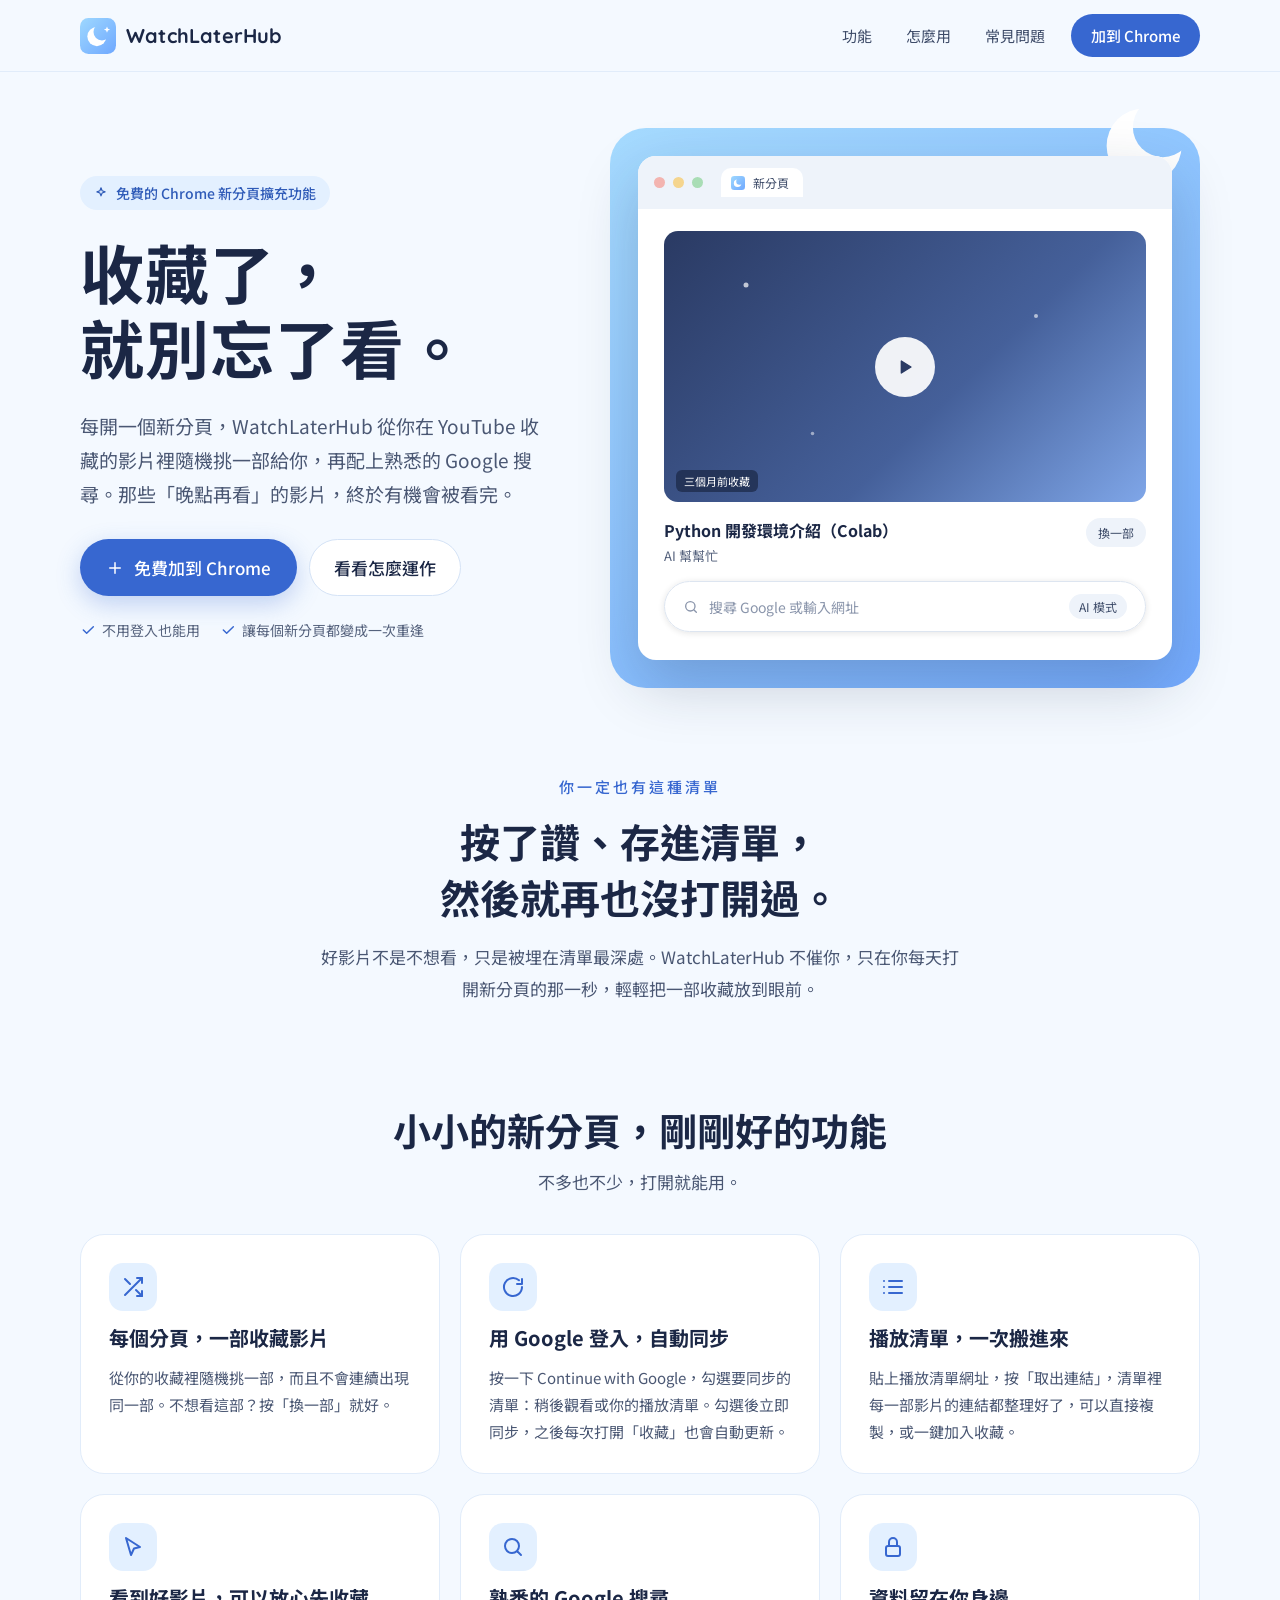
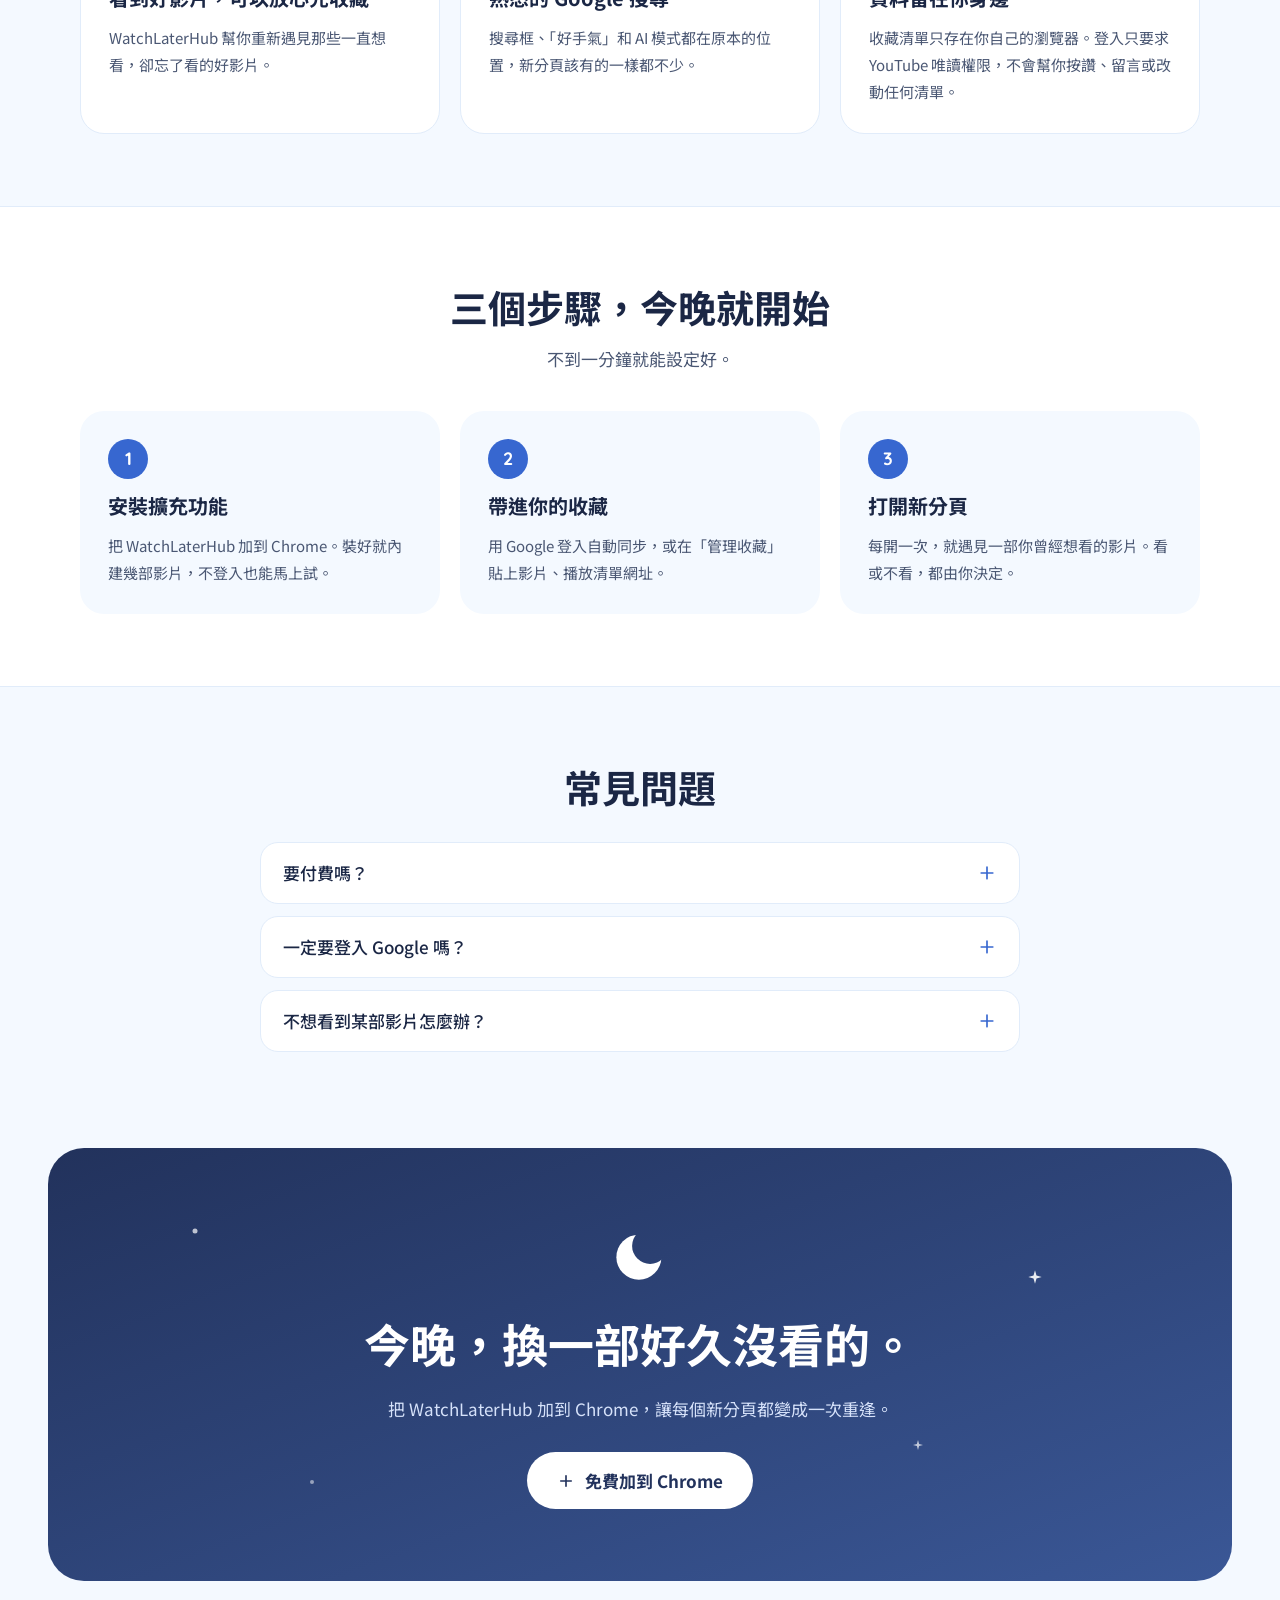
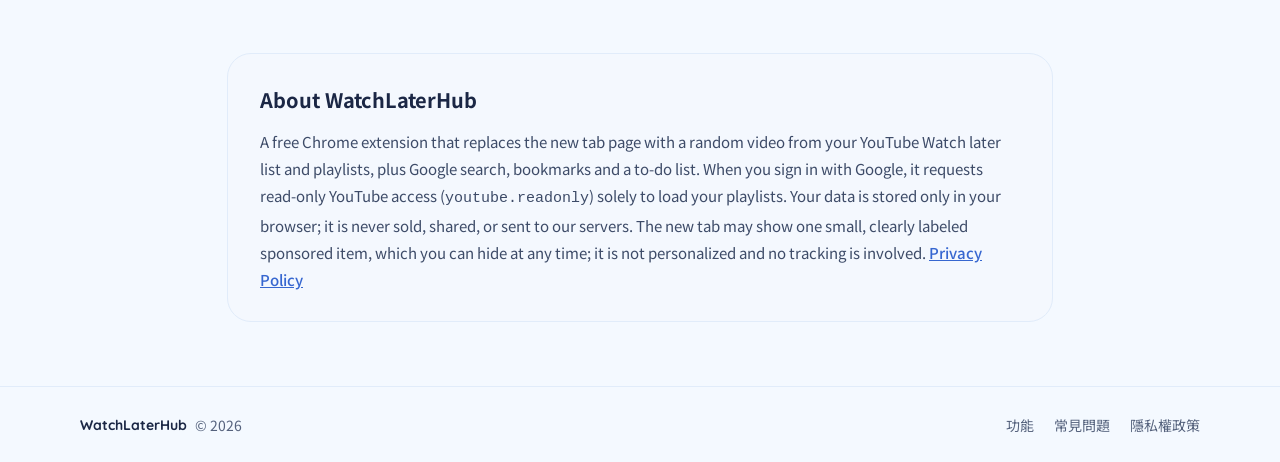
==== docs/index.html @ aa3740b6 "Add self-managed sponsored content on the new tab, with a hide option - ads.rs shows one small spons" ====
<!doctype html>
<html lang="zh-Hant">
<head>
<meta charset="utf-8">
<meta name="viewport" content="width=device-width, initial-scale=1">
<meta name="google-site-verification" content="gFuLxtRhAPD3qSdHiKVdbYt2AKBMPWnvdSPbg5l4kzE" />
<title>WatchLaterHub｜收藏了，就別忘了看</title>
<meta name="description" content="每開一個新分頁，WatchLaterHub 從你在 YouTube 收藏的影片裡隨機挑一部給你，再配上熟悉的 Google 搜尋。免費、開源的 Chrome 擴充功能。">
<meta property="og:title" content="WatchLaterHub｜收藏了，就別忘了看">
<meta property="og:description" content="每開一個新分頁，WatchLaterHub 從你在 YouTube 收藏的影片裡隨機挑一部給你，再配上熟悉的 Google 搜尋。免費、開源的 Chrome 擴充功能。">
<meta property="og:type" content="website">
<meta property="og:image" content="icon128.png">
<link rel="icon" type="image/png" sizes="32x32" href="icon32.png">
<link rel="icon" type="image/png" sizes="16x16" href="icon16.png">
<link rel="apple-touch-icon" href="icon128.png">
<link rel="preconnect" href="https://fonts.googleapis.com">
<link rel="preconnect" href="https://fonts.gstatic.com" crossorigin>
<link rel="stylesheet" href="https://fonts.googleapis.com/css2?family=Noto+Sans+TC:wght@400;500;700&amp;family=Quicksand:wght@600;700&amp;display=swap">
<style>
html{scroll-behavior:smooth}
body{margin:0;background:#F4F9FF;color:#1B2745;font-family:"Noto Sans TC","PingFang TC",sans-serif;-webkit-font-smoothing:antialiased}
a{color:#3767D0}a:hover{color:#2A52A8}
details summary{list-style:none;cursor:pointer}
details summary::-webkit-details-marker{display:none}
details[open] .faq-plus{transform:rotate(45deg)}
.faq-plus{transition:transform .2s}
@media (max-width:640px){.nav-link{display:none}nav{padding:12px 16px !important;flex-wrap:nowrap !important}}
</style>
</head>
<body>
<div style="min-height: 100vh; display: flex; flex-direction: column; background: #F4F9FF;">

<!-- 導覽列 -->
<header style="position: sticky; top: 0; z-index: 5; background: rgba(244, 249, 255, 0.88); backdrop-filter: blur(10px); border-bottom: 1px solid #E1ECFA;">
<nav style="max-width: 1120px; margin: 0 auto; padding: 14px 24px; display: flex; align-items: center; justify-content: space-between; gap: 16px; flex-wrap: wrap;">
<a href="#top" style="display: flex; align-items: center; gap: 10px; text-decoration: none; color: #1B2745;">
<svg width="36" height="36" viewBox="0 0 128 128" aria-hidden="true"><defs><linearGradient id="lg1" x1="0" y1="0" x2="1" y2="1"><stop offset="0" stop-color="#9ED8FF"></stop><stop offset="1" stop-color="#6FA8FF"></stop></linearGradient><mask id="mk1"><rect width="128" height="128" fill="#fff"></rect><circle cx="78" cy="50" r="30" fill="#000"></circle></mask></defs><rect width="128" height="128" rx="30" fill="url(#lg1)"></rect><circle cx="60" cy="66" r="34" fill="#fff" mask="url(#mk1)"></circle><path d="M96 30 l3.2 7.8 7.8 3.2 -7.8 3.2 -3.2 7.8 -3.2 -7.8 -7.8 -3.2 7.8 -3.2 Z" fill="#fff"></path></svg>
<span style="font-family: Quicksand, sans-serif; font-weight: 700; font-size: 20px; letter-spacing: 0.2px;">WatchLaterHub</span>
</a>
<div style="display: flex; align-items: center; gap: 6px; flex-wrap: wrap;">
<a class="nav-link" href="#features" style="padding: 10px 14px; border-radius: 999px; text-decoration: none; color: #3D4B68; font-size: 15px;">功能</a>
<a class="nav-link" href="#how" style="padding: 10px 14px; border-radius: 999px; text-decoration: none; color: #3D4B68; font-size: 15px;">怎麼用</a>
<a class="nav-link" href="#faq" style="padding: 10px 14px; border-radius: 999px; text-decoration: none; color: #3D4B68; font-size: 15px;">常見問題</a>
<a href="https://chromewebstore.google.com/detail/watchlaterhub/ijighpdloaokiflblkmmecapbmhhecbl" target="_blank" rel="noopener" style="margin-left: 6px; padding: 11px 20px; border-radius: 999px; background: #3767D0; color: #FFFFFF; text-decoration: none; font-size: 15px; font-weight: 500;">加到 Chrome</a>
</div>
</nav>
</header>

<!-- 主視覺 -->
<section id="top" style="padding: 56px 24px 40px;">
<div style="max-width: 1120px; margin: 0 auto; display: flex; flex-wrap: wrap; align-items: center; gap: 56px;">
<div style="flex: 1 1 400px; display: flex; flex-direction: column; gap: 24px;">
<div style="align-self: flex-start; display: flex; align-items: center; gap: 8px; padding: 7px 14px; border-radius: 999px; background: #E3F0FF; color: #2F5BB8; font-size: 14px; font-weight: 500;">
<svg width="14" height="14" viewBox="0 0 24 24" fill="none" stroke="currentColor" stroke-width="2" stroke-linecap="round" stroke-linejoin="round" aria-hidden="true"><path d="M12 3l1.9 5.1L19 10l-5.1 1.9L12 17l-1.9-5.1L5 10l5.1-1.9z"></path></svg>
免費的 Chrome 新分頁擴充功能
</div>
<h1 style="margin: 0; font-size: clamp(38px, 5.6vw, 64px); line-height: 1.18; font-weight: 700; letter-spacing: 1px;">收藏了，<br>就別忘了看。</h1>
<p style="margin: 0; max-width: 520px; font-size: 19px; line-height: 1.8; color: #4A5773;">每開一個新分頁，WatchLaterHub 從你在 YouTube 收藏的影片裡隨機挑一部給你，再配上熟悉的 Google 搜尋。那些「晚點再看」的影片，終於有機會被看完。</p>
<div style="display: flex; flex-wrap: wrap; gap: 12px; margin-top: 4px;">
<a href="https://chromewebstore.google.com/detail/watchlaterhub/ijighpdloaokiflblkmmecapbmhhecbl" target="_blank" rel="noopener" style="display: flex; align-items: center; gap: 10px; padding: 15px 26px; border-radius: 999px; background: #3767D0; color: #FFFFFF; text-decoration: none; font-size: 17px; font-weight: 500; box-shadow: 0 8px 24px rgba(55, 103, 208, 0.28);">
<svg width="18" height="18" viewBox="0 0 24 24" fill="none" stroke="currentColor" stroke-width="2" stroke-linecap="round" stroke-linejoin="round" aria-hidden="true"><path d="M12 5v14M5 12h14"></path></svg>
免費加到 Chrome
</a>
<a href="#how" style="display: flex; align-items: center; padding: 15px 24px; border-radius: 999px; background: #FFFFFF; color: #1B2745; text-decoration: none; font-size: 17px; font-weight: 500; border: 1px solid #D5E3F6;">看看怎麼運作</a>
</div>
<div style="display: flex; flex-wrap: wrap; gap: 20px; color: #55627D; font-size: 14px;">
<span style="display: flex; align-items: center; gap: 6px;"><svg width="16" height="16" viewBox="0 0 24 24" fill="none" stroke="#3767D0" stroke-width="2.2" stroke-linecap="round" stroke-linejoin="round" aria-hidden="true"><path d="M5 12l5 5L20 7"></path></svg>不用登入也能用</span>
<span style="display: flex; align-items: center; gap: 6px;"><svg width="16" height="16" viewBox="0 0 24 24" fill="none" stroke="#3767D0" stroke-width="2.2" stroke-linecap="round" stroke-linejoin="round" aria-hidden="true"><path d="M5 12l5 5L20 7"></path></svg>讓每個新分頁都變成一次重逢</span>
</div>
</div>

<!-- 新分頁示意 -->
<div style="flex: 1 1 460px; position: relative; padding: 28px; border-radius: 36px; background: linear-gradient(145deg, #A6DBFF 0%, #74ABFF 100%);">
<svg width="120" height="120" viewBox="0 0 128 128" aria-hidden="true" style="position: absolute; top: -44px; right: -6px;"><defs><mask id="mk2"><rect width="128" height="128" fill="#fff"></rect><circle cx="82" cy="46" r="32" fill="#000"></circle></mask></defs><circle cx="62" cy="66" r="40" fill="#FFFFFF" mask="url(#mk2)"></circle></svg>
<svg width="18" height="18" viewBox="0 0 24 24" aria-hidden="true" style="position: absolute; top: 34px; left: 30px;"><path d="M12 2l2.2 7.8L22 12l-7.8 2.2L12 22l-2.2-7.8L2 12l7.8-2.2z" fill="#FFFFFF"></path></svg>
<svg width="12" height="12" viewBox="0 0 24 24" aria-hidden="true" style="position: absolute; bottom: 30px; right: 36px;"><path d="M12 2l2.2 7.8L22 12l-7.8 2.2L12 22l-2.2-7.8L2 12l7.8-2.2z" fill="#FFFFFF"></path></svg>
<div style="position: relative; z-index: 1; border-radius: 18px; background: #FFFFFF; overflow: hidden; box-shadow: 0 24px 60px rgba(27, 39, 69, 0.22);">
<div style="display: flex; align-items: center; gap: 8px; padding: 12px 16px; background: #EEF3FA;">
<span style="width: 11px; height: 11px; border-radius: 50%; background: #F3B4B0;"></span>
<span style="width: 11px; height: 11px; border-radius: 50%; background: #F5D58E;"></span>
<span style="width: 11px; height: 11px; border-radius: 50%; background: #A9DDB5;"></span>
<div style="margin-left: 10px; display: flex; align-items: center; gap: 8px; padding: 6px 14px 6px 10px; border-radius: 10px 10px 0 0; background: #FFFFFF; font-size: 12px; color: #3D4B68;">
<svg width="14" height="14" viewBox="0 0 128 128" aria-hidden="true"><defs><linearGradient id="lg3" x1="0" y1="0" x2="1" y2="1"><stop offset="0" stop-color="#9ED8FF"></stop><stop offset="1" stop-color="#6FA8FF"></stop></linearGradient><mask id="mk3"><rect width="128" height="128" fill="#fff"></rect><circle cx="78" cy="50" r="30" fill="#000"></circle></mask></defs><rect width="128" height="128" rx="30" fill="url(#lg3)"></rect><circle cx="60" cy="66" r="34" fill="#fff" mask="url(#mk3)"></circle></svg>
新分頁
</div>
</div>
<div style="padding: 22px 26px 28px; display: flex; flex-direction: column; gap: 16px;">
<div style="position: relative; aspect-ratio: 16 / 9; border-radius: 14px; background: linear-gradient(135deg, #2A3A63 0%, #45609A 60%, #7FA6E8 100%); display: flex; align-items: center; justify-content: center; overflow: hidden;">
<svg width="10" height="10" viewBox="0 0 24 24" aria-hidden="true" style="position: absolute; top: 18%; left: 16%;"><circle cx="12" cy="12" r="6" fill="#FFFFFF" opacity="0.7"></circle></svg>
<svg width="8" height="8" viewBox="0 0 24 24" aria-hidden="true" style="position: absolute; top: 30%; right: 22%;"><circle cx="12" cy="12" r="6" fill="#FFFFFF" opacity="0.6"></circle></svg>
<svg width="7" height="7" viewBox="0 0 24 24" aria-hidden="true" style="position: absolute; bottom: 24%; left: 30%;"><circle cx="12" cy="12" r="6" fill="#FFFFFF" opacity="0.5"></circle></svg>
<div style="width: 60px; height: 60px; border-radius: 50%; background: rgba(255, 255, 255, 0.92); display: flex; align-items: center; justify-content: center;">
<svg width="22" height="22" viewBox="0 0 24 24" aria-hidden="true"><path d="M8 5.5v13l10.5-6.5z" fill="#2A3A63" stroke="#2A3A63" stroke-width="1.5" stroke-linejoin="round"></path></svg>
</div>
<span style="position: absolute; left: 12px; bottom: 10px; padding: 3px 8px; border-radius: 6px; background: rgba(27, 39, 69, 0.7); color: #FFFFFF; font-size: 11px;">三個月前收藏</span>
</div>
<div style="display: flex; align-items: flex-start; justify-content: space-between; gap: 12px;">
<div style="display: flex; flex-direction: column; gap: 4px;">
<span style="font-size: 16px; font-weight: 700; color: #1B2745;">Python 開發環境介紹（Colab）</span>
<span style="font-size: 13px; color: #55627D;">AI 幫幫忙</span>
</div>
<span style="flex: none; padding: 6px 12px; border-radius: 999px; background: #EEF3FA; font-size: 12px; color: #3D4B68;">換一部</span>
</div>
<div style="display: flex; align-items: center; gap: 10px; padding: 12px 18px; border-radius: 999px; border: 1px solid #DDE5F0; box-shadow: 0 1px 6px rgba(32, 33, 36, 0.12); color: #8A95AB; font-size: 14px;">
<svg width="16" height="16" viewBox="0 0 24 24" fill="none" stroke="#8A95AB" stroke-width="2" stroke-linecap="round" aria-hidden="true"><circle cx="11" cy="11" r="7"></circle><path d="M20 20l-3.5-3.5"></path></svg>
<span style="flex: 1;">搜尋 Google 或輸入網址</span>
<span style="padding: 4px 10px; border-radius: 999px; background: #EEF3FA; color: #3D4B68; font-size: 12px;">AI 模式</span>
</div>
</div>
</div>
</div>
</div>
</section>

<!-- 共鳴 -->
<section style="padding: 48px 24px;">
<div style="max-width: 880px; margin: 0 auto; text-align: center; display: flex; flex-direction: column; gap: 16px; align-items: center;">
<p style="margin: 0; font-size: 15px; font-weight: 500; letter-spacing: 3px; color: #3767D0;">你一定也有這種清單</p>
<h2 style="margin: 0; font-size: clamp(28px, 3.6vw, 40px); line-height: 1.4; font-weight: 700;">按了讚、存進清單，<br>然後就再也沒打開過。</h2>
<p style="margin: 0; max-width: 640px; font-size: 17px; line-height: 1.9; color: #4A5773;">好影片不是不想看，只是被埋在清單最深處。WatchLaterHub 不催你，只在你每天打開新分頁的那一秒，輕輕把一部收藏放到眼前。</p>
</div>
</section>

<!-- 功能 -->
<section id="features" style="padding: 48px 24px 72px;">
<div style="max-width: 1120px; margin: 0 auto; display: flex; flex-direction: column; gap: 40px;">
<div style="display: flex; flex-direction: column; gap: 12px; align-items: center; text-align: center;">
<h2 style="margin: 0; font-size: clamp(28px, 3.4vw, 38px); font-weight: 700;">小小的新分頁，剛剛好的功能</h2>
<p style="margin: 0; font-size: 17px; color: #4A5773;">不多也不少，打開就能用。</p>
</div>
<div style="display: flex; flex-wrap: wrap; gap: 20px;">

<div style="flex: 1 1 300px; display: flex; flex-direction: column; gap: 12px; padding: 28px; border-radius: 24px; background: #FFFFFF; border: 1px solid #E1ECFA;">
<div style="width: 48px; height: 48px; border-radius: 14px; background: #E3F0FF; display: flex; align-items: center; justify-content: center;">
<svg width="24" height="24" viewBox="0 0 24 24" fill="none" stroke="#3767D0" stroke-width="2" stroke-linecap="round" stroke-linejoin="round" aria-hidden="true"><path d="M16 3h5v5"></path><path d="M4 20L21 3"></path><path d="M21 16v5h-5"></path><path d="M15 15l6 6"></path><path d="M4 4l5 5"></path></svg>
</div>
<h3 style="margin: 0; font-size: 20px; font-weight: 700;">每個分頁，一部收藏影片</h3>
<p style="margin: 0; font-size: 15px; line-height: 1.8; color: #4A5773;">從你的收藏裡隨機挑一部，而且不會連續出現同一部。不想看這部？按「換一部」就好。</p>
</div>

<div style="flex: 1 1 300px; display: flex; flex-direction: column; gap: 12px; padding: 28px; border-radius: 24px; background: #FFFFFF; border: 1px solid #E1ECFA;">
<div style="width: 48px; height: 48px; border-radius: 14px; background: #E3F0FF; display: flex; align-items: center; justify-content: center;">
<svg width="24" height="24" viewBox="0 0 24 24" fill="none" stroke="#3767D0" stroke-width="2" stroke-linecap="round" stroke-linejoin="round" aria-hidden="true"><path d="M21 12a9 9 0 1 1-3-6.7"></path><path d="M21 4v5h-5"></path></svg>
</div>
<h3 style="margin: 0; font-size: 20px; font-weight: 700;">用 Google 登入，自動同步</h3>
<p style="margin: 0; font-size: 15px; line-height: 1.8; color: #4A5773;">按一下 Continue with Google，勾選要同步的清單：稍後觀看或你的播放清單。勾選後立即同步，之後每次打開「收藏」也會自動更新。</p>
</div>

<div style="flex: 1 1 300px; display: flex; flex-direction: column; gap: 12px; padding: 28px; border-radius: 24px; background: #FFFFFF; border: 1px solid #E1ECFA;">
<div style="width: 48px; height: 48px; border-radius: 14px; background: #E3F0FF; display: flex; align-items: center; justify-content: center;">
<svg width="24" height="24" viewBox="0 0 24 24" fill="none" stroke="#3767D0" stroke-width="2" stroke-linecap="round" stroke-linejoin="round" aria-hidden="true"><path d="M8 6h13"></path><path d="M8 12h13"></path><path d="M8 18h13"></path><path d="M3 6h.01"></path><path d="M3 12h.01"></path><path d="M3 18h.01"></path></svg>
</div>
<h3 style="margin: 0; font-size: 20px; font-weight: 700;">播放清單，一次搬進來</h3>
<p style="margin: 0; font-size: 15px; line-height: 1.8; color: #4A5773;">貼上播放清單網址，按「取出連結」，清單裡每一部影片的連結都整理好了，可以直接複製，或一鍵加入收藏。</p>
</div>

<div style="flex: 1 1 300px; display: flex; flex-direction: column; gap: 12px; padding: 28px; border-radius: 24px; background: #FFFFFF; border: 1px solid #E1ECFA;">
<div style="width: 48px; height: 48px; border-radius: 14px; background: #E3F0FF; display: flex; align-items: center; justify-content: center;">
<svg width="24" height="24" viewBox="0 0 24 24" fill="none" stroke="#3767D0" stroke-width="2" stroke-linecap="round" stroke-linejoin="round" aria-hidden="true"><path d="M5 3l14 9-6 1.5L10 20z"></path></svg>
</div>
<h3 style="margin: 0; font-size: 20px; font-weight: 700;">看到好影片，可以放心先收藏</h3>
<p style="margin: 0; font-size: 15px; line-height: 1.8; color: #4A5773;"> WatchLaterHub 幫你重新遇見那些一直想看，卻忘了看的好影片。</p>
</div>

<div style="flex: 1 1 300px; display: flex; flex-direction: column; gap: 12px; padding: 28px; border-radius: 24px; background: #FFFFFF; border: 1px solid #E1ECFA;">
<div style="width: 48px; height: 48px; border-radius: 14px; background: #E3F0FF; display: flex; align-items: center; justify-content: center;">
<svg width="24" height="24" viewBox="0 0 24 24" fill="none" stroke="#3767D0" stroke-width="2" stroke-linecap="round" aria-hidden="true"><circle cx="11" cy="11" r="7"></circle><path d="M20 20l-3.5-3.5"></path></svg>
</div>
<h3 style="margin: 0; font-size: 20px; font-weight: 700;">熟悉的 Google 搜尋</h3>
<p style="margin: 0; font-size: 15px; line-height: 1.8; color: #4A5773;">搜尋框、「好手氣」和 AI 模式都在原本的位置，新分頁該有的一樣都不少。</p>
</div>

<div style="flex: 1 1 300px; display: flex; flex-direction: column; gap: 12px; padding: 28px; border-radius: 24px; background: #FFFFFF; border: 1px solid #E1ECFA;">
<div style="width: 48px; height: 48px; border-radius: 14px; background: #E3F0FF; display: flex; align-items: center; justify-content: center;">
<svg width="24" height="24" viewBox="0 0 24 24" fill="none" stroke="#3767D0" stroke-width="2" stroke-linecap="round" stroke-linejoin="round" aria-hidden="true"><rect x="5" y="11" width="14" height="10" rx="2"></rect><path d="M8 11V7a4 4 0 0 1 8 0v4"></path></svg>
</div>
<h3 style="margin: 0; font-size: 20px; font-weight: 700;">資料留在你身邊</h3>
<p style="margin: 0; font-size: 15px; line-height: 1.8; color: #4A5773;">收藏清單只存在你自己的瀏覽器。登入只要求 YouTube 唯讀權限，不會幫你按讚、留言或改動任何清單。</p>
</div>

</div>
</div>
</section>

<!-- 怎麼用 -->
<section id="how" style="padding: 72px 24px; background: #FFFFFF; border-top: 1px solid #E1ECFA; border-bottom: 1px solid #E1ECFA;">
<div style="max-width: 1120px; margin: 0 auto; display: flex; flex-direction: column; gap: 40px;">
<div style="display: flex; flex-direction: column; gap: 12px; align-items: center; text-align: center;">
<h2 style="margin: 0; font-size: clamp(28px, 3.4vw, 38px); font-weight: 700;">三個步驟，今晚就開始</h2>
<p style="margin: 0; font-size: 17px; color: #4A5773;">不到一分鐘就能設定好。</p>
</div>
<div style="display: flex; flex-wrap: wrap; gap: 20px;">
<div style="flex: 1 1 280px; display: flex; flex-direction: column; gap: 12px; padding: 28px; border-radius: 24px; background: #F4F9FF;">
<span style="width: 40px; height: 40px; border-radius: 50%; background: #3767D0; color: #FFFFFF; display: flex; align-items: center; justify-content: center; font-family: Quicksand, sans-serif; font-weight: 700; font-size: 18px;">1</span>
<h3 style="margin: 0; font-size: 20px; font-weight: 700;">安裝擴充功能</h3>
<p style="margin: 0; font-size: 15px; line-height: 1.8; color: #4A5773;">把 WatchLaterHub 加到 Chrome。裝好就內建幾部影片，不登入也能馬上試。</p>
</div>
<div style="flex: 1 1 280px; display: flex; flex-direction: column; gap: 12px; padding: 28px; border-radius: 24px; background: #F4F9FF;">
<span style="width: 40px; height: 40px; border-radius: 50%; background: #3767D0; color: #FFFFFF; display: flex; align-items: center; justify-content: center; font-family: Quicksand, sans-serif; font-weight: 700; font-size: 18px;">2</span>
<h3 style="margin: 0; font-size: 20px; font-weight: 700;">帶進你的收藏</h3>
<p style="margin: 0; font-size: 15px; line-height: 1.8; color: #4A5773;">用 Google 登入自動同步，或在「管理收藏」貼上影片、播放清單網址。</p>
</div>
<div style="flex: 1 1 280px; display: flex; flex-direction: column; gap: 12px; padding: 28px; border-radius: 24px; background: #F4F9FF;">
<span style="width: 40px; height: 40px; border-radius: 50%; background: #3767D0; color: #FFFFFF; display: flex; align-items: center; justify-content: center; font-family: Quicksand, sans-serif; font-weight: 700; font-size: 18px;">3</span>
<h3 style="margin: 0; font-size: 20px; font-weight: 700;">打開新分頁</h3>
<p style="margin: 0; font-size: 15px; line-height: 1.8; color: #4A5773;">每開一次，就遇見一部你曾經想看的影片。看或不看，都由你決定。</p>
</div>
</div>
</div>
</section>

<!-- 常見問題 -->
<section id="faq" style="padding: 72px 24px;">
<div style="max-width: 760px; margin: 0 auto; display: flex; flex-direction: column; gap: 28px;">
<h2 style="margin: 0; text-align: center; font-size: clamp(28px, 3.4vw, 38px); font-weight: 700;">常見問題</h2>
<div style="display: flex; flex-direction: column; gap: 12px;">
<details style="border-radius: 18px; background: #FFFFFF; border: 1px solid #E1ECFA; padding: 0 22px;">
<summary style="display: flex; align-items: center; justify-content: space-between; gap: 16px; min-height: 60px; font-size: 17px; font-weight: 500;">要付費嗎？<svg class="faq-plus" width="20" height="20" viewBox="0 0 24 24" fill="none" stroke="#3767D0" stroke-width="2" stroke-linecap="round" aria-hidden="true"><path d="M12 5v14M5 12h14"></path></svg></summary>
<p style="margin: 0 0 20px; font-size: 15px; line-height: 1.8; color: #4A5773;">完全免費。</p>
</details>
<details style="border-radius: 18px; background: #FFFFFF; border: 1px solid #E1ECFA; padding: 0 22px;">
<summary style="display: flex; align-items: center; justify-content: space-between; gap: 16px; min-height: 60px; font-size: 17px; font-weight: 500;">一定要登入 Google 嗎？<svg class="faq-plus" width="20" height="20" viewBox="0 0 24 24" fill="none" stroke="#3767D0" stroke-width="2" stroke-linecap="round" aria-hidden="true"><path d="M12 5v14M5 12h14"></path></svg></summary>
<p style="margin: 0 0 20px; font-size: 15px; line-height: 1.8; color: #4A5773;">不用。你可以手動貼上影片網址，也可以用播放清單網址一次匯入。</p>
</details>
<details style="border-radius: 18px; background: #FFFFFF; border: 1px solid #E1ECFA; padding: 0 22px;">
<summary style="display: flex; align-items: center; justify-content: space-between; gap: 16px; min-height: 60px; font-size: 17px; font-weight: 500;">不想看到某部影片怎麼辦？<svg class="faq-plus" width="20" height="20" viewBox="0 0 24 24" fill="none" stroke="#3767D0" stroke-width="2" stroke-linecap="round" aria-hidden="true"><path d="M12 5v14M5 12h14"></path></svg></summary>
<p style="margin: 0 0 20px; font-size: 15px; line-height: 1.8; color: #4A5773;">在「管理收藏」裡按影片旁的 ✕ 就能移除；也可以取消勾選整個播放清單，不再從那裡挑影片。</p>
</details>
</div>
</div>
</section>

<!-- 行動呼籲：夜空 -->
<section id="install" style="padding: 24px 24px 72px;">
<div style="position: relative; max-width: 1120px; margin: 0 auto; padding: 72px 32px; border-radius: 36px; background: linear-gradient(160deg, #22325C 0%, #3A5796 100%); color: #FFFFFF; text-align: center; overflow: hidden; display: flex; flex-direction: column; align-items: center; gap: 20px;">
<svg width="10" height="10" viewBox="0 0 24 24" aria-hidden="true" style="position: absolute; top: 18%; left: 12%;"><circle cx="12" cy="12" r="6" fill="#FFFFFF" opacity="0.7"></circle></svg>
<svg width="16" height="16" viewBox="0 0 24 24" aria-hidden="true" style="position: absolute; top: 28%; right: 16%;"><path d="M12 2l2.2 7.8L22 12l-7.8 2.2L12 22l-2.2-7.8L2 12l7.8-2.2z" fill="#FFFFFF" opacity="0.9"></path></svg>
<svg width="8" height="8" viewBox="0 0 24 24" aria-hidden="true" style="position: absolute; bottom: 22%; left: 22%;"><circle cx="12" cy="12" r="6" fill="#FFFFFF" opacity="0.5"></circle></svg>
<svg width="12" height="12" viewBox="0 0 24 24" aria-hidden="true" style="position: absolute; bottom: 30%; right: 26%;"><path d="M12 2l2.2 7.8L22 12l-7.8 2.2L12 22l-2.2-7.8L2 12l7.8-2.2z" fill="#FFFFFF" opacity="0.7"></path></svg>
<svg width="72" height="72" viewBox="0 0 128 128" aria-hidden="true"><defs><mask id="mk4"><rect width="128" height="128" fill="#fff"></rect><circle cx="82" cy="46" r="32" fill="#000"></circle></mask></defs><circle cx="62" cy="66" r="40" fill="#FFFFFF" mask="url(#mk4)"></circle></svg>
<h2 style="margin: 0; font-size: clamp(30px, 4vw, 46px); line-height: 1.35; font-weight: 700;">今晚，換一部好久沒看的。</h2>
<p style="margin: 0; max-width: 520px; font-size: 17px; line-height: 1.8; color: #D6E2FA;">把 WatchLaterHub 加到 Chrome，讓每個新分頁都變成一次重逢。</p>
<a href="https://chromewebstore.google.com/detail/watchlaterhub/ijighpdloaokiflblkmmecapbmhhecbl" target="_blank" rel="noopener" style="margin-top: 8px; display: flex; align-items: center; gap: 10px; padding: 16px 30px; border-radius: 999px; background: #FFFFFF; color: #22325C; text-decoration: none; font-size: 17px; font-weight: 700;">
<svg width="18" height="18" viewBox="0 0 24 24" fill="none" stroke="currentColor" stroke-width="2.2" stroke-linecap="round" stroke-linejoin="round" aria-hidden="true"><path d="M12 5v14M5 12h14"></path></svg>
免費加到 Chrome
</a>
</div>
</section>
<section id="about" lang="en" style="padding: 0 24px 64px;">
<div style="max-width: 760px; margin: 0 auto; padding: 28px 32px; border-radius: 24px; background: #F4F8FE; border: 1px solid #E1ECFA; color: #3D4B68; font-size: 15px; line-height: 1.8;">
<h2 style="margin: 0 0 10px; font-size: 20px; font-weight: 700; color: #1B2745;">About WatchLaterHub</h2>
<p style="margin: 0;">A free Chrome extension that replaces the new tab page with a random video from your YouTube Watch later list and playlists, plus Google search, bookmarks and a to-do list. When you sign in with Google, it requests read-only YouTube access (<code>youtube.readonly</code>) solely to load your playlists. Your data is stored only in your browser; it is never sold, shared, or sent to our servers. The new tab may show one small, clearly labeled sponsored item, which you can hide at any time; it is not personalized and no tracking is involved. <a href="privacy.html" style="color: #3767D0; font-weight: 500;">Privacy Policy</a></p>
</div>
</section>

<!-- 頁尾 -->
<footer style="margin-top: auto; border-top: 1px solid #E1ECFA;">
<div style="max-width: 1120px; margin: 0 auto; padding: 28px 24px; display: flex; flex-wrap: wrap; align-items: center; justify-content: space-between; gap: 16px; font-size: 14px; color: #55627D;">
<span style="display: flex; align-items: center; gap: 8px;"><span style="font-family: Quicksand, sans-serif; font-weight: 700; color: #1B2745;">WatchLaterHub</span>© 2026</span>
<div style="display: flex; gap: 20px; flex-wrap: wrap;">
<a href="#features" style="color: #55627D; text-decoration: none;">功能</a>
<a href="#faq" style="color: #55627D; text-decoration: none;">常見問題</a>
<a href="privacy.html" style="color: #55627D; text-decoration: none;">隱私權政策</a>
</div>
</div>
</footer>

</div>
</body>
</html>
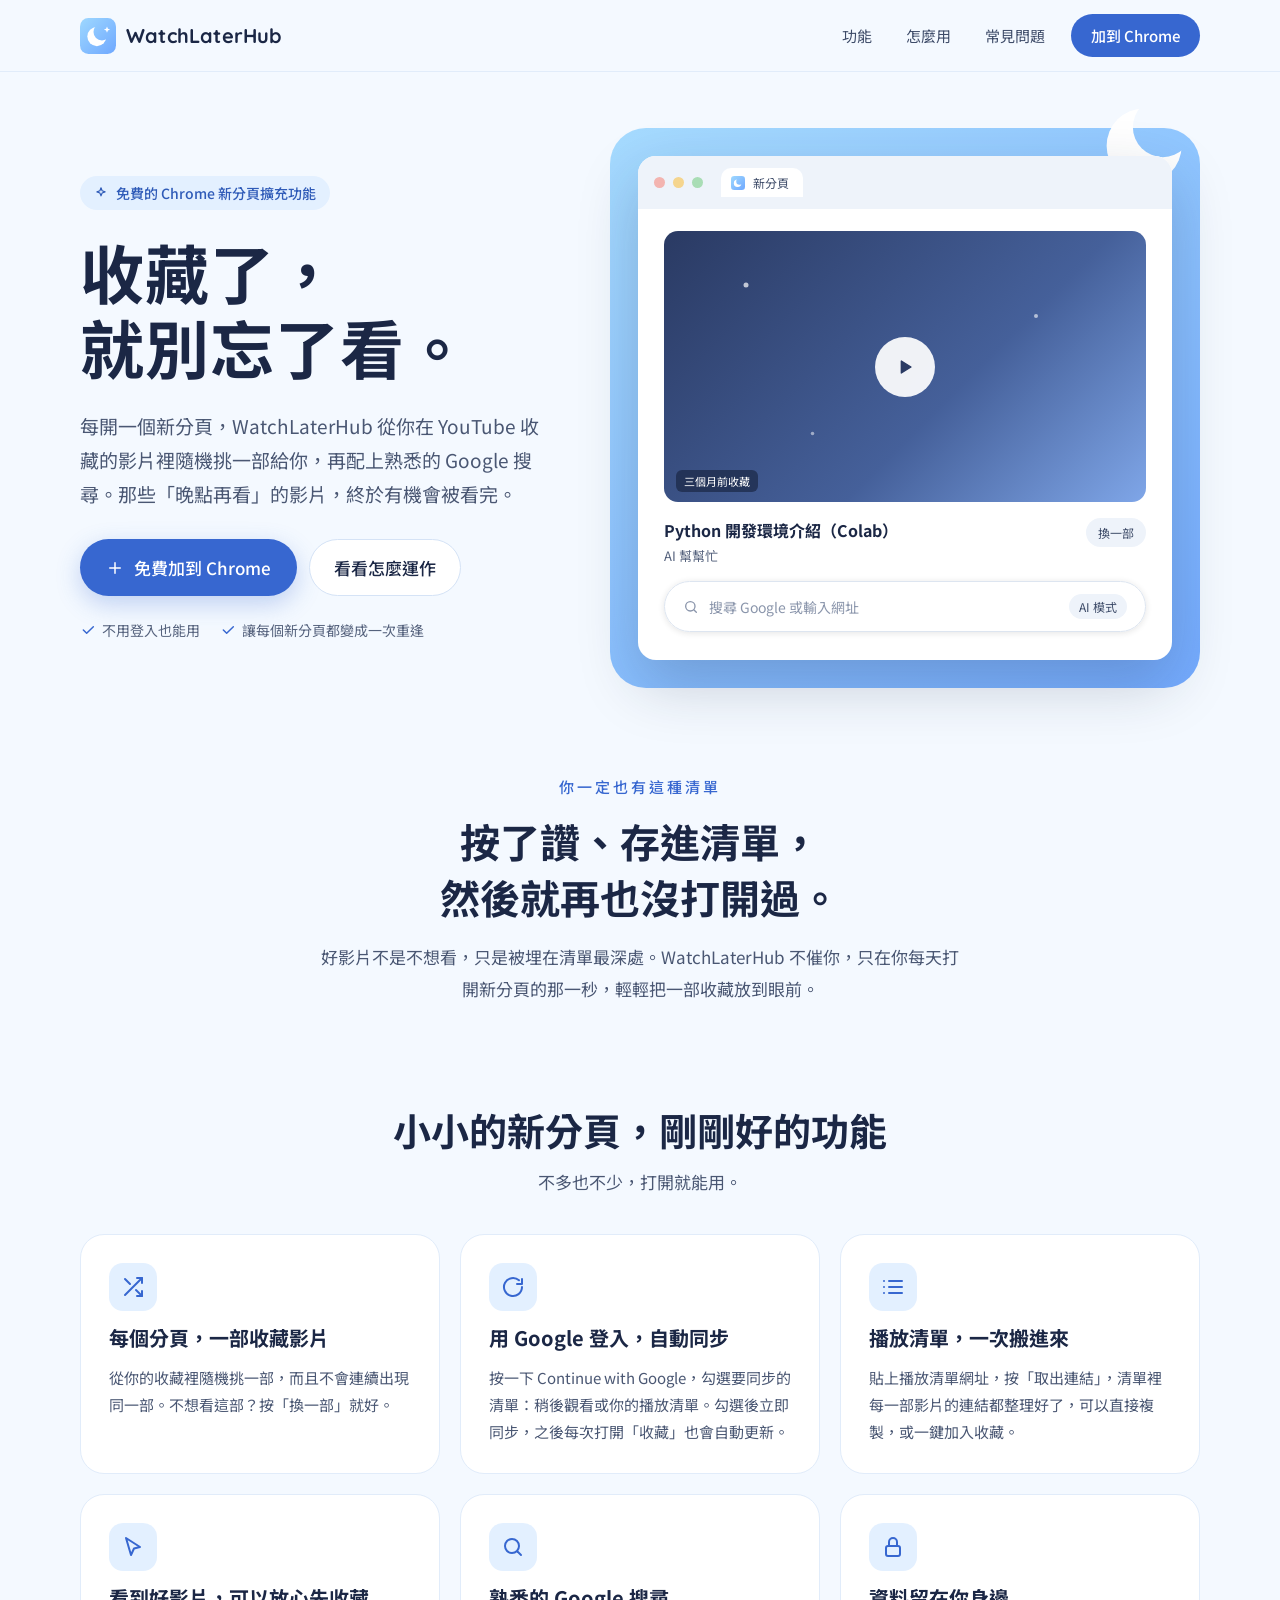
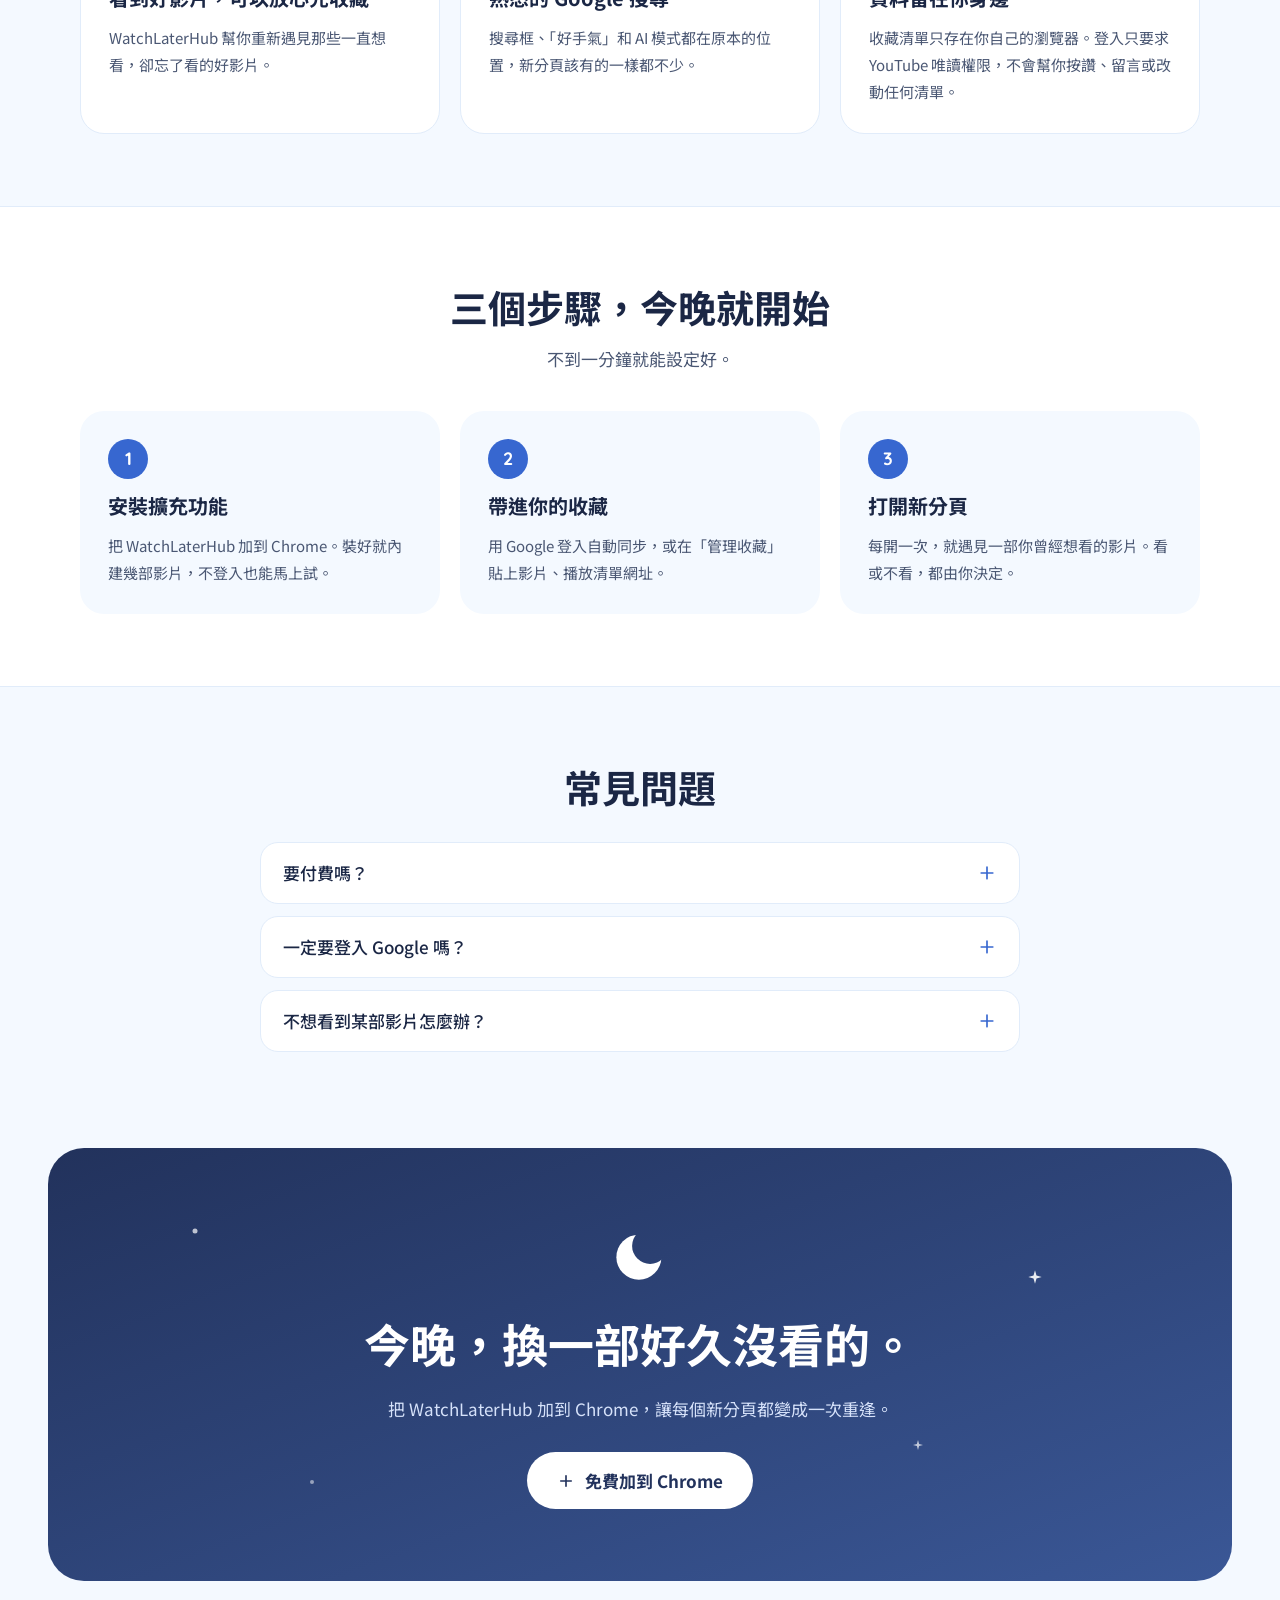
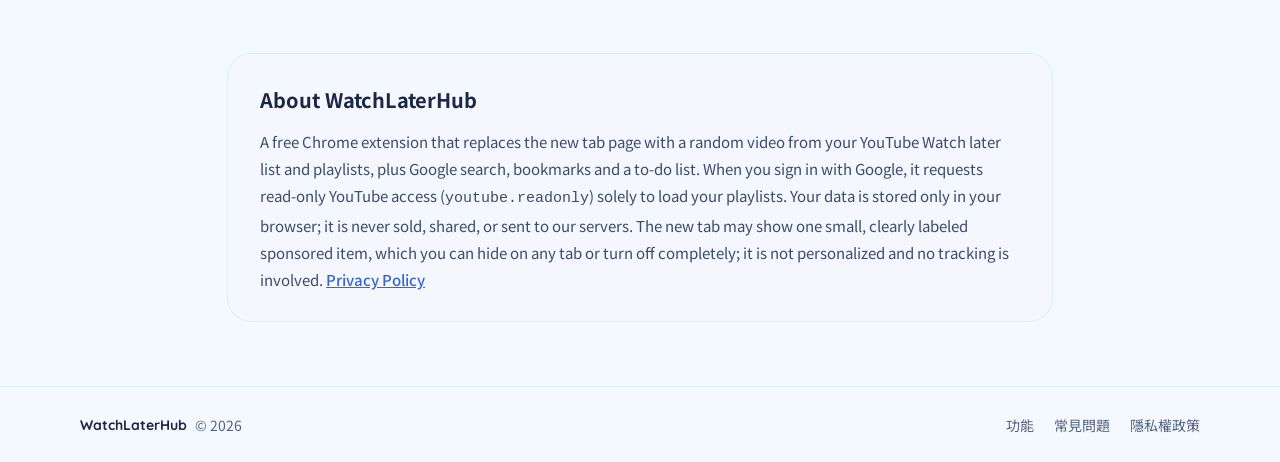
==== commit 67ff2e77: "Ads: ✕ hides the sponsored item on the current tab only New tabs show sponsored content again (possi" ====
--- a/docs/index.html
+++ b/docs/index.html
@@ -249,7 +249,7 @@
 <section id="about" lang="en" style="padding: 0 24px 64px;">
 <div style="max-width: 760px; margin: 0 auto; padding: 28px 32px; border-radius: 24px; background: #F4F8FE; border: 1px solid #E1ECFA; color: #3D4B68; font-size: 15px; line-height: 1.8;">
 <h2 style="margin: 0 0 10px; font-size: 20px; font-weight: 700; color: #1B2745;">About WatchLaterHub</h2>
-<p style="margin: 0;">A free Chrome extension that replaces the new tab page with a random video from your YouTube Watch later list and playlists, plus Google search, bookmarks and a to-do list. When you sign in with Google, it requests read-only YouTube access (<code>youtube.readonly</code>) solely to load your playlists. Your data is stored only in your browser; it is never sold, shared, or sent to our servers. The new tab may show one small, clearly labeled sponsored item, which you can hide at any time; it is not personalized and no tracking is involved. <a href="privacy.html" style="color: #3767D0; font-weight: 500;">Privacy Policy</a></p>
+<p style="margin: 0;">A free Chrome extension that replaces the new tab page with a random video from your YouTube Watch later list and playlists, plus Google search, bookmarks and a to-do list. When you sign in with Google, it requests read-only YouTube access (<code>youtube.readonly</code>) solely to load your playlists. Your data is stored only in your browser; it is never sold, shared, or sent to our servers. The new tab may show one small, clearly labeled sponsored item, which you can hide on any tab or turn off completely; it is not personalized and no tracking is involved. <a href="privacy.html" style="color: #3767D0; font-weight: 500;">Privacy Policy</a></p>
 </div>
 </section>
 
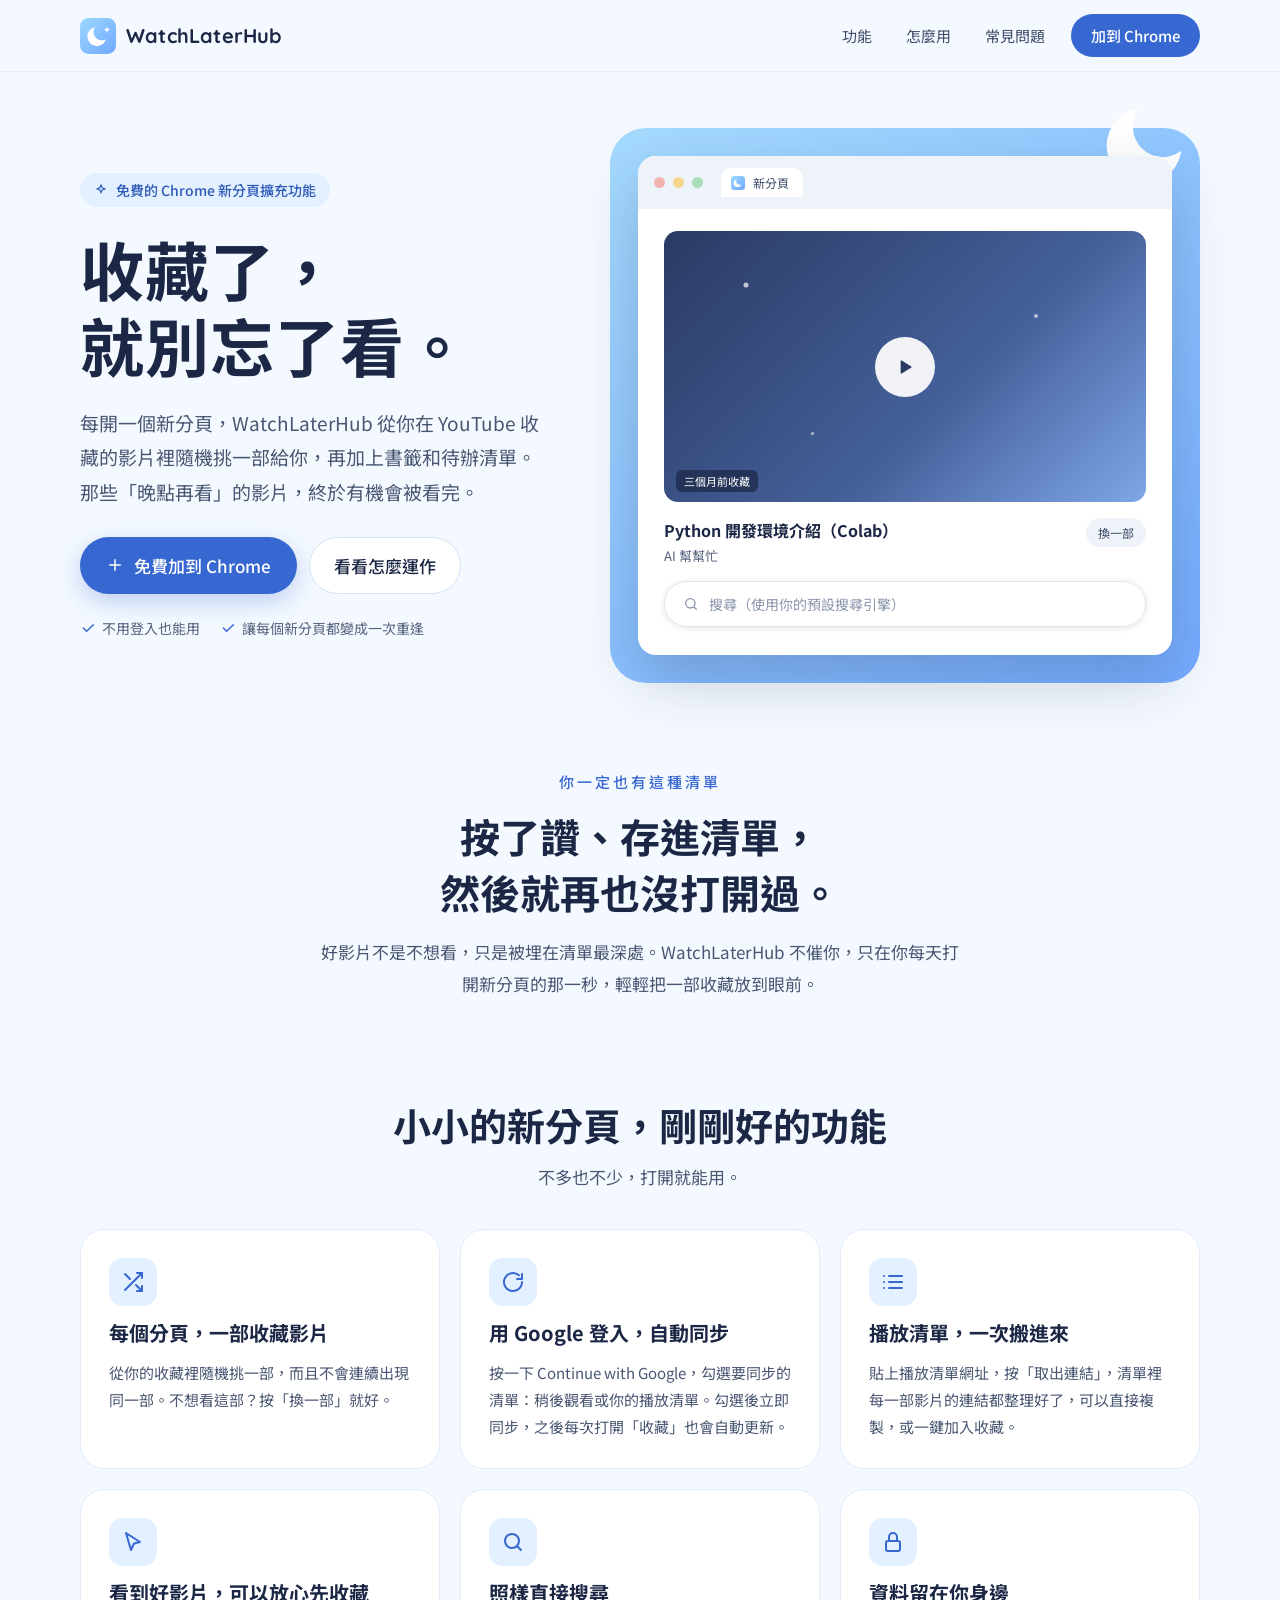
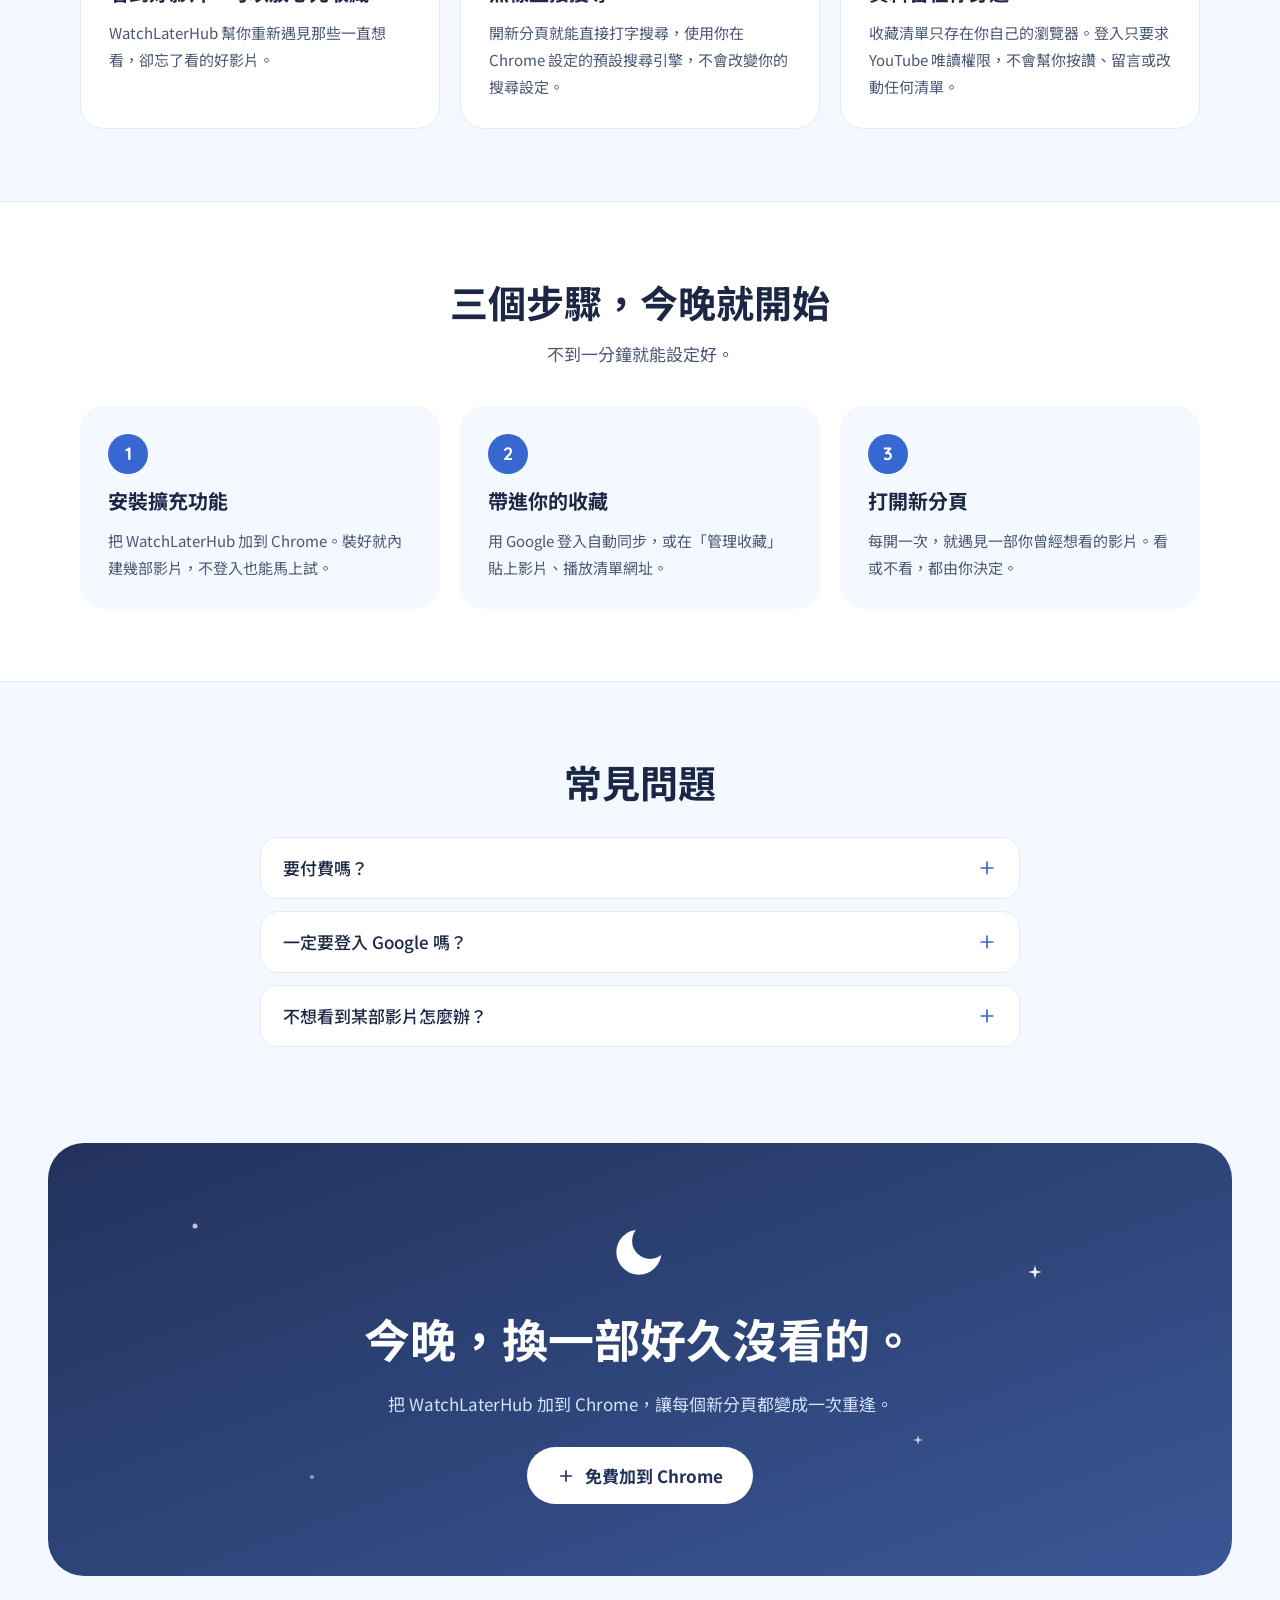
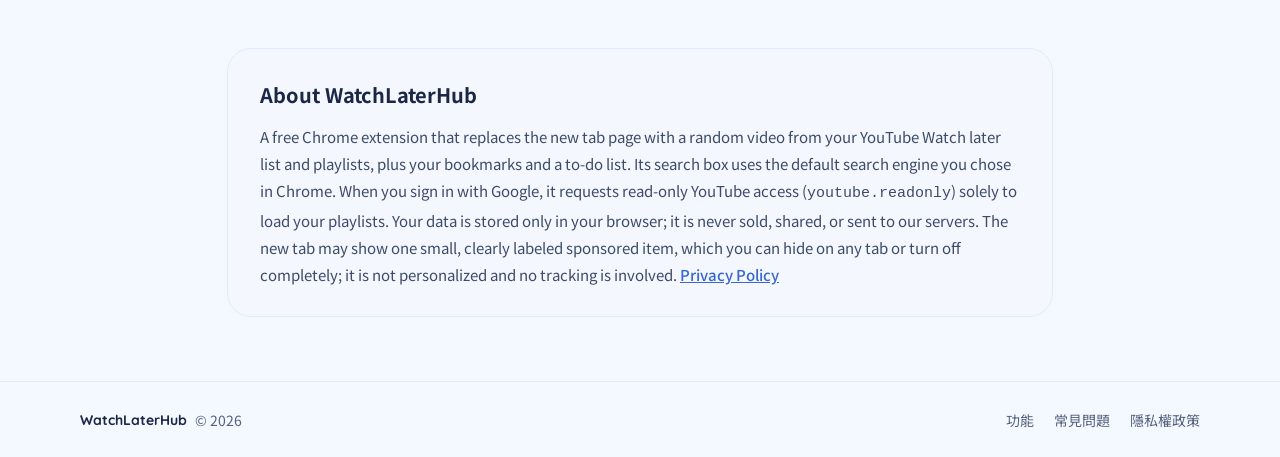
==== commit f78ac65f: "Remove remaining Google-search wording (store single-purpose review) The manifest description (_loca" ====
--- a/docs/index.html
+++ b/docs/index.html
@@ -5,9 +5,9 @@
 <meta name="viewport" content="width=device-width, initial-scale=1">
 <meta name="google-site-verification" content="gFuLxtRhAPD3qSdHiKVdbYt2AKBMPWnvdSPbg5l4kzE" />
 <title>WatchLaterHub｜收藏了，就別忘了看</title>
-<meta name="description" content="每開一個新分頁，WatchLaterHub 從你在 YouTube 收藏的影片裡隨機挑一部給你，再配上熟悉的 Google 搜尋。免費、開源的 Chrome 擴充功能。">
+<meta name="description" content="每開一個新分頁，WatchLaterHub 從你在 YouTube 收藏的影片裡隨機挑一部給你，再加上書籤和待辦清單。免費、開源的 Chrome 擴充功能。">
 <meta property="og:title" content="WatchLaterHub｜收藏了，就別忘了看">
-<meta property="og:description" content="每開一個新分頁，WatchLaterHub 從你在 YouTube 收藏的影片裡隨機挑一部給你，再配上熟悉的 Google 搜尋。免費、開源的 Chrome 擴充功能。">
+<meta property="og:description" content="每開一個新分頁，WatchLaterHub 從你在 YouTube 收藏的影片裡隨機挑一部給你，再加上書籤和待辦清單。免費、開源的 Chrome 擴充功能。">
 <meta property="og:type" content="website">
 <meta property="og:image" content="icon128.png">
 <link rel="icon" type="image/png" sizes="32x32" href="icon32.png">
@@ -55,7 +55,7 @@
 免費的 Chrome 新分頁擴充功能
 </div>
 <h1 style="margin: 0; font-size: clamp(38px, 5.6vw, 64px); line-height: 1.18; font-weight: 700; letter-spacing: 1px;">收藏了，<br>就別忘了看。</h1>
-<p style="margin: 0; max-width: 520px; font-size: 19px; line-height: 1.8; color: #4A5773;">每開一個新分頁，WatchLaterHub 從你在 YouTube 收藏的影片裡隨機挑一部給你，再配上熟悉的 Google 搜尋。那些「晚點再看」的影片，終於有機會被看完。</p>
+<p style="margin: 0; max-width: 520px; font-size: 19px; line-height: 1.8; color: #4A5773;">每開一個新分頁，WatchLaterHub 從你在 YouTube 收藏的影片裡隨機挑一部給你，再加上書籤和待辦清單。那些「晚點再看」的影片，終於有機會被看完。</p>
 <div style="display: flex; flex-wrap: wrap; gap: 12px; margin-top: 4px;">
 <a href="https://chromewebstore.google.com/detail/watchlaterhub/ijighpdloaokiflblkmmecapbmhhecbl" target="_blank" rel="noopener" style="display: flex; align-items: center; gap: 10px; padding: 15px 26px; border-radius: 999px; background: #3767D0; color: #FFFFFF; text-decoration: none; font-size: 17px; font-weight: 500; box-shadow: 0 8px 24px rgba(55, 103, 208, 0.28);">
 <svg width="18" height="18" viewBox="0 0 24 24" fill="none" stroke="currentColor" stroke-width="2" stroke-linecap="round" stroke-linejoin="round" aria-hidden="true"><path d="M12 5v14M5 12h14"></path></svg>
@@ -103,8 +103,7 @@
 </div>
 <div style="display: flex; align-items: center; gap: 10px; padding: 12px 18px; border-radius: 999px; border: 1px solid #DDE5F0; box-shadow: 0 1px 6px rgba(32, 33, 36, 0.12); color: #8A95AB; font-size: 14px;">
 <svg width="16" height="16" viewBox="0 0 24 24" fill="none" stroke="#8A95AB" stroke-width="2" stroke-linecap="round" aria-hidden="true"><circle cx="11" cy="11" r="7"></circle><path d="M20 20l-3.5-3.5"></path></svg>
-<span style="flex: 1;">搜尋 Google 或輸入網址</span>
-<span style="padding: 4px 10px; border-radius: 999px; background: #EEF3FA; color: #3D4B68; font-size: 12px;">AI 模式</span>
+<span style="flex: 1;">搜尋（使用你的預設搜尋引擎）</span>
 </div>
 </div>
 </div>
@@ -166,8 +165,8 @@
 <div style="width: 48px; height: 48px; border-radius: 14px; background: #E3F0FF; display: flex; align-items: center; justify-content: center;">
 <svg width="24" height="24" viewBox="0 0 24 24" fill="none" stroke="#3767D0" stroke-width="2" stroke-linecap="round" aria-hidden="true"><circle cx="11" cy="11" r="7"></circle><path d="M20 20l-3.5-3.5"></path></svg>
 </div>
-<h3 style="margin: 0; font-size: 20px; font-weight: 700;">熟悉的 Google 搜尋</h3>
-<p style="margin: 0; font-size: 15px; line-height: 1.8; color: #4A5773;">搜尋框、「好手氣」和 AI 模式都在原本的位置，新分頁該有的一樣都不少。</p>
+<h3 style="margin: 0; font-size: 20px; font-weight: 700;">照樣直接搜尋</h3>
+<p style="margin: 0; font-size: 15px; line-height: 1.8; color: #4A5773;">開新分頁就能直接打字搜尋，使用你在 Chrome 設定的預設搜尋引擎，不會改變你的搜尋設定。</p>
 </div>
 
 <div style="flex: 1 1 300px; display: flex; flex-direction: column; gap: 12px; padding: 28px; border-radius: 24px; background: #FFFFFF; border: 1px solid #E1ECFA;">
@@ -249,7 +248,7 @@
 <section id="about" lang="en" style="padding: 0 24px 64px;">
 <div style="max-width: 760px; margin: 0 auto; padding: 28px 32px; border-radius: 24px; background: #F4F8FE; border: 1px solid #E1ECFA; color: #3D4B68; font-size: 15px; line-height: 1.8;">
 <h2 style="margin: 0 0 10px; font-size: 20px; font-weight: 700; color: #1B2745;">About WatchLaterHub</h2>
-<p style="margin: 0;">A free Chrome extension that replaces the new tab page with a random video from your YouTube Watch later list and playlists, plus Google search, bookmarks and a to-do list. When you sign in with Google, it requests read-only YouTube access (<code>youtube.readonly</code>) solely to load your playlists. Your data is stored only in your browser; it is never sold, shared, or sent to our servers. The new tab may show one small, clearly labeled sponsored item, which you can hide on any tab or turn off completely; it is not personalized and no tracking is involved. <a href="privacy.html" style="color: #3767D0; font-weight: 500;">Privacy Policy</a></p>
+<p style="margin: 0;">A free Chrome extension that replaces the new tab page with a random video from your YouTube Watch later list and playlists, plus your bookmarks and a to-do list. Its search box uses the default search engine you chose in Chrome. When you sign in with Google, it requests read-only YouTube access (<code>youtube.readonly</code>) solely to load your playlists. Your data is stored only in your browser; it is never sold, shared, or sent to our servers. The new tab may show one small, clearly labeled sponsored item, which you can hide on any tab or turn off completely; it is not personalized and no tracking is involved. <a href="privacy.html" style="color: #3767D0; font-weight: 500;">Privacy Policy</a></p>
 </div>
 </section>
 
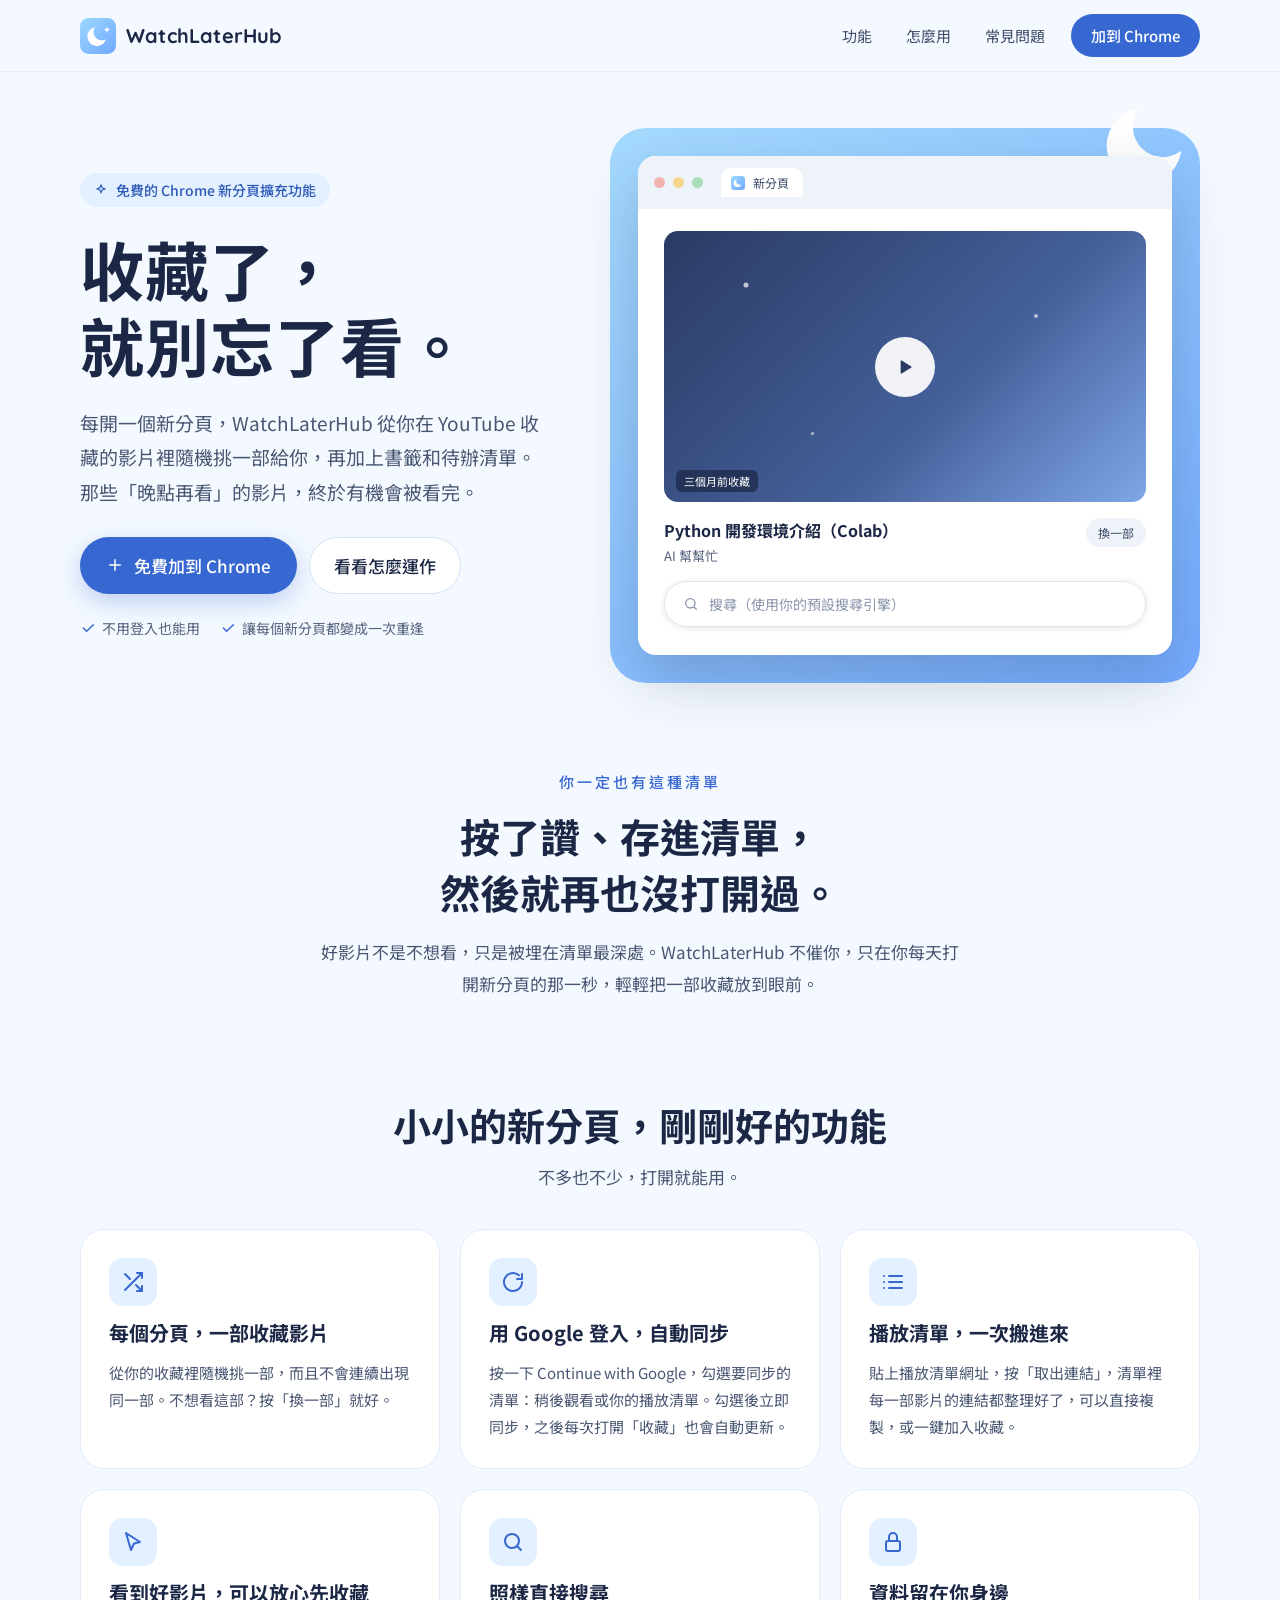
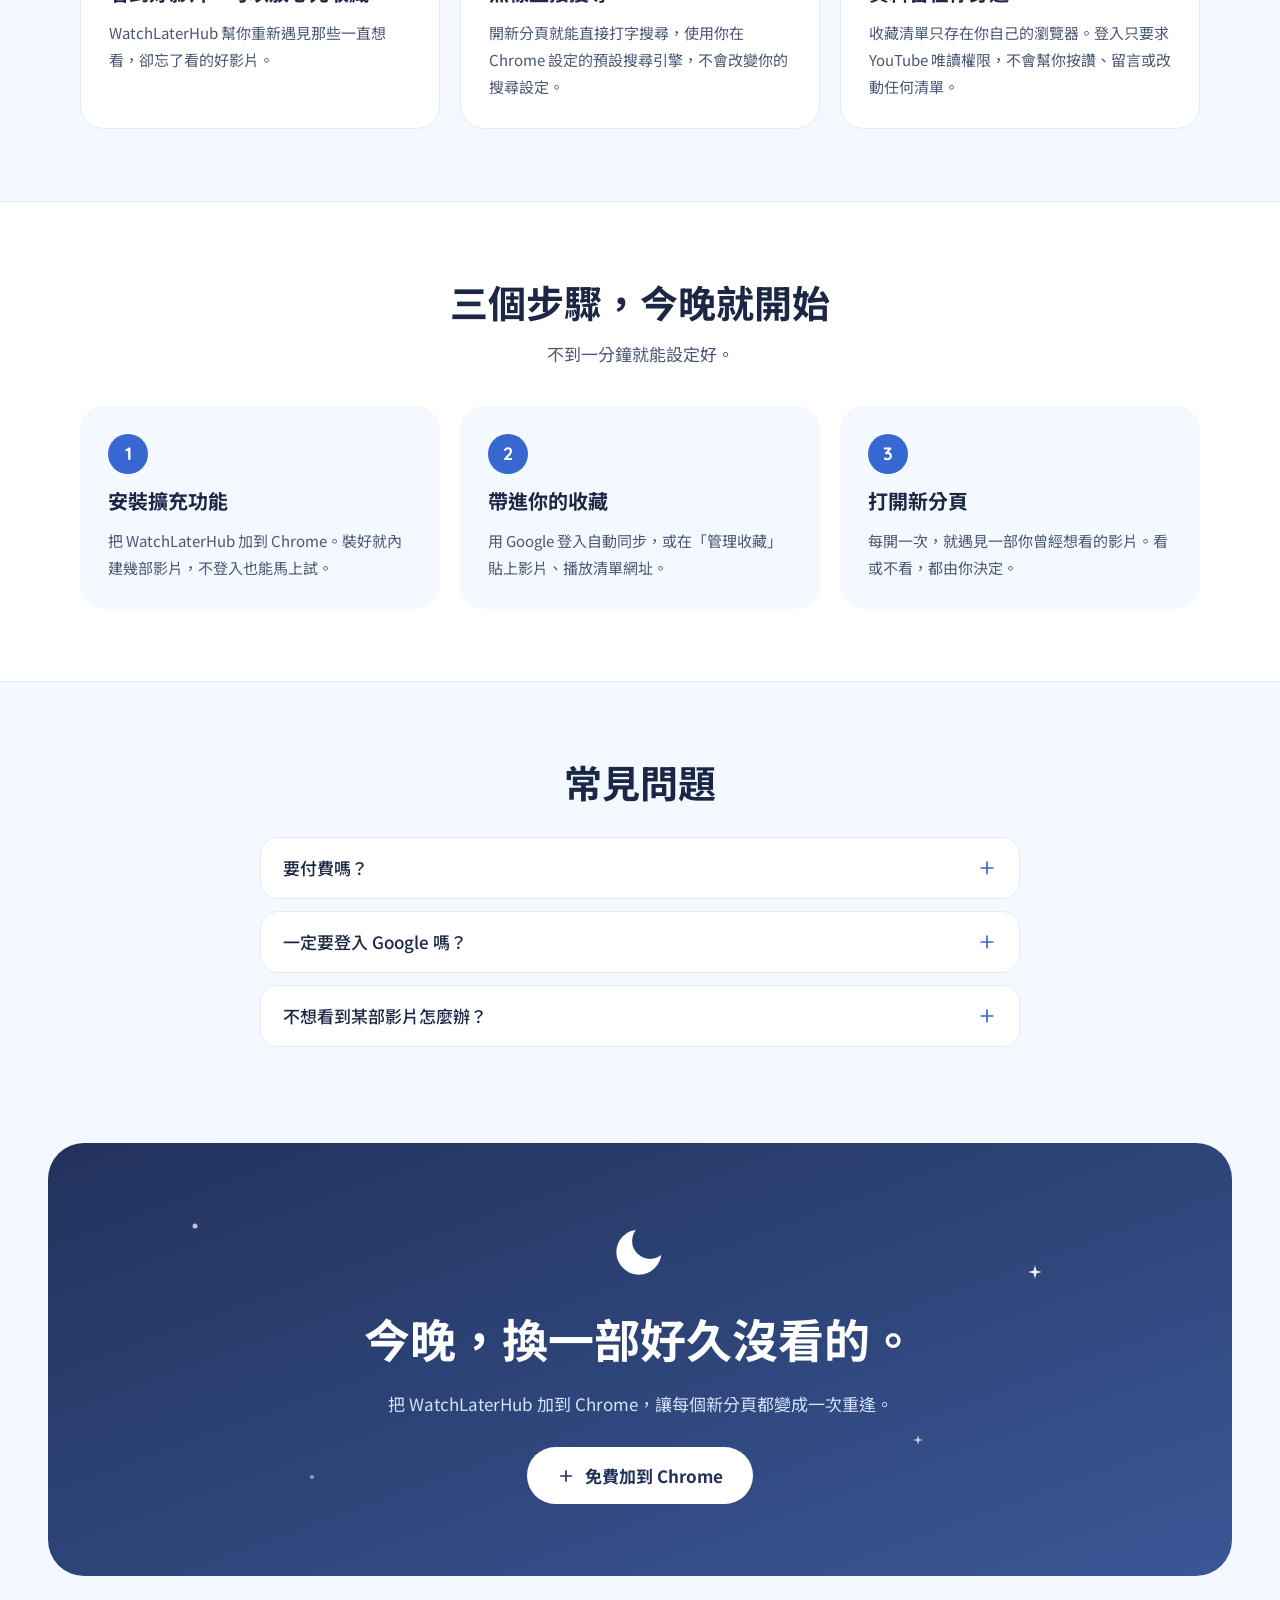
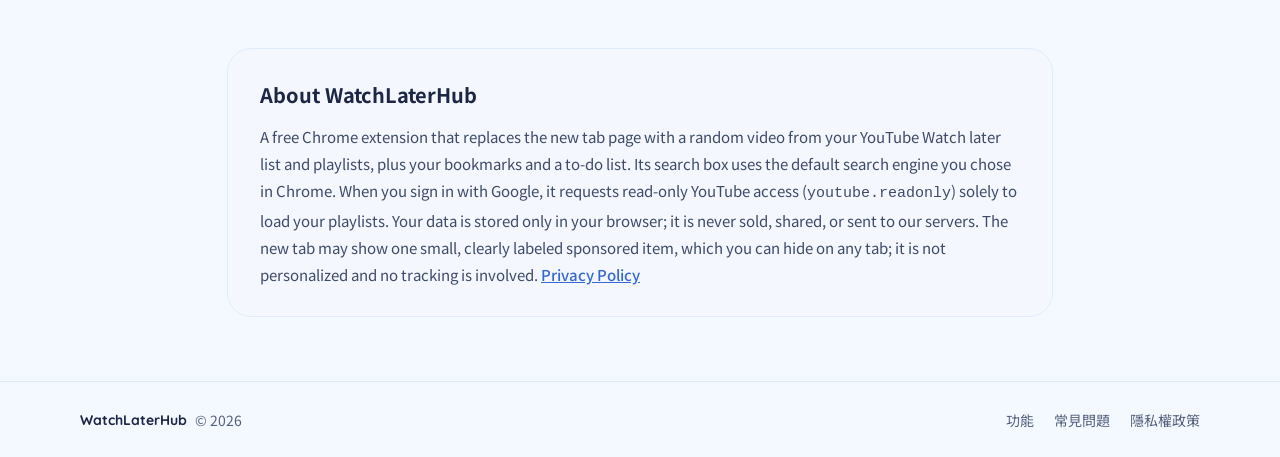
==== commit d8c020c3: "Ads: remove the "show sponsored content" option from the Saved dialog Sponsored content can now only" ====
--- a/docs/index.html
+++ b/docs/index.html
@@ -248,7 +248,7 @@
 <section id="about" lang="en" style="padding: 0 24px 64px;">
 <div style="max-width: 760px; margin: 0 auto; padding: 28px 32px; border-radius: 24px; background: #F4F8FE; border: 1px solid #E1ECFA; color: #3D4B68; font-size: 15px; line-height: 1.8;">
 <h2 style="margin: 0 0 10px; font-size: 20px; font-weight: 700; color: #1B2745;">About WatchLaterHub</h2>
-<p style="margin: 0;">A free Chrome extension that replaces the new tab page with a random video from your YouTube Watch later list and playlists, plus your bookmarks and a to-do list. Its search box uses the default search engine you chose in Chrome. When you sign in with Google, it requests read-only YouTube access (<code>youtube.readonly</code>) solely to load your playlists. Your data is stored only in your browser; it is never sold, shared, or sent to our servers. The new tab may show one small, clearly labeled sponsored item, which you can hide on any tab or turn off completely; it is not personalized and no tracking is involved. <a href="privacy.html" style="color: #3767D0; font-weight: 500;">Privacy Policy</a></p>
+<p style="margin: 0;">A free Chrome extension that replaces the new tab page with a random video from your YouTube Watch later list and playlists, plus your bookmarks and a to-do list. Its search box uses the default search engine you chose in Chrome. When you sign in with Google, it requests read-only YouTube access (<code>youtube.readonly</code>) solely to load your playlists. Your data is stored only in your browser; it is never sold, shared, or sent to our servers. The new tab may show one small, clearly labeled sponsored item, which you can hide on any tab; it is not personalized and no tracking is involved. <a href="privacy.html" style="color: #3767D0; font-weight: 500;">Privacy Policy</a></p>
 </div>
 </section>
 
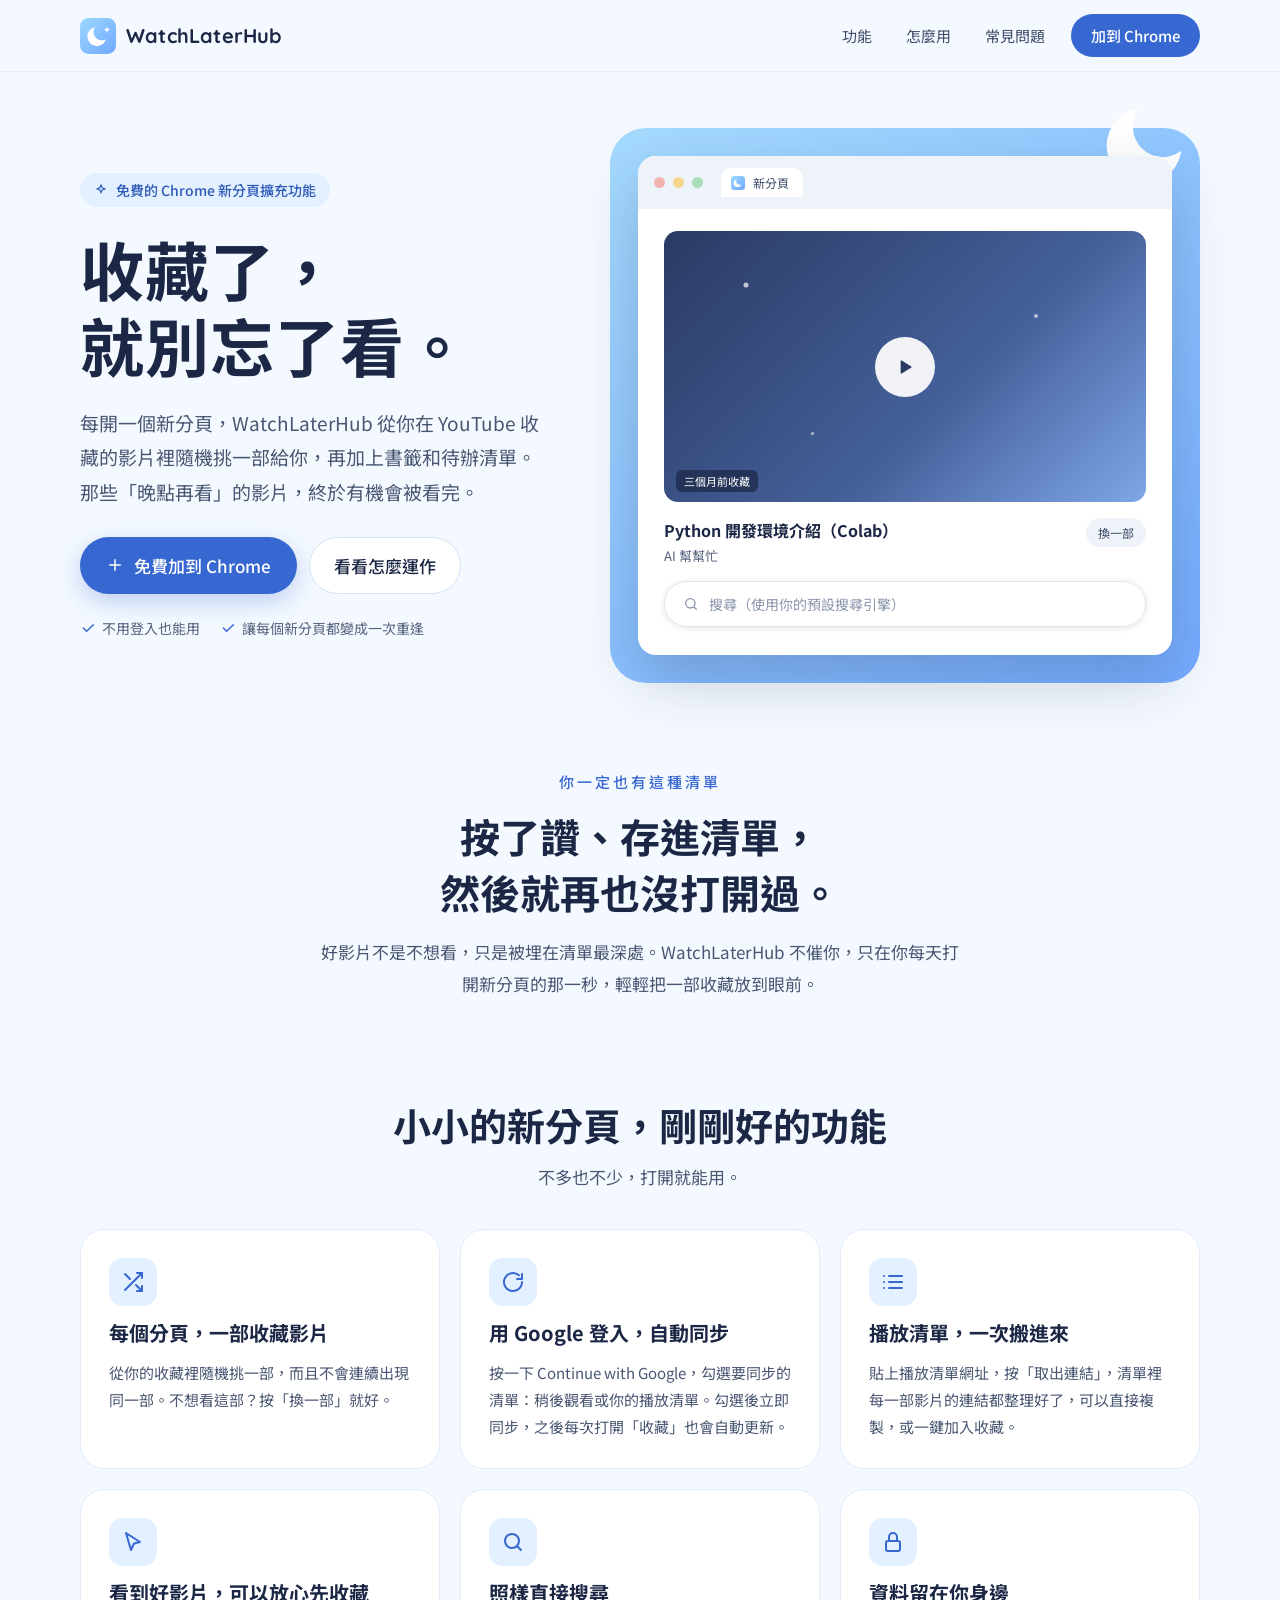
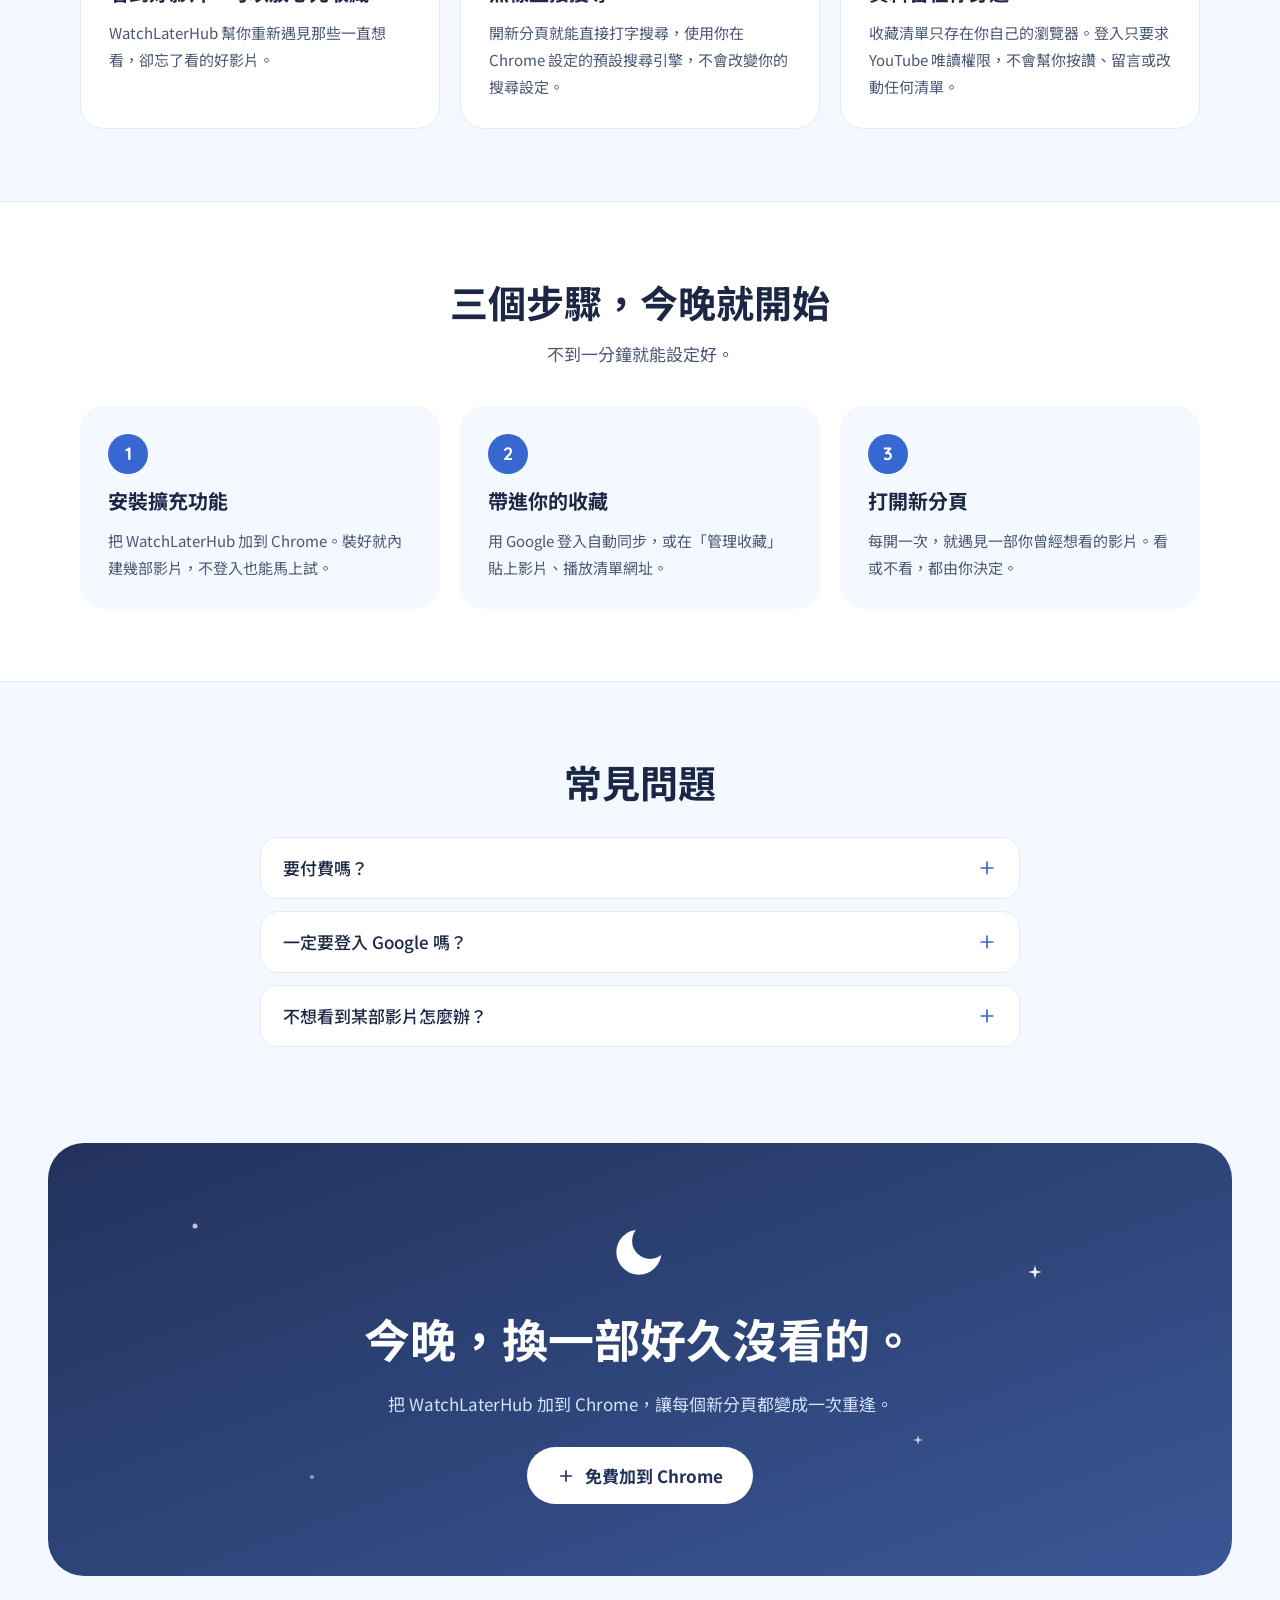
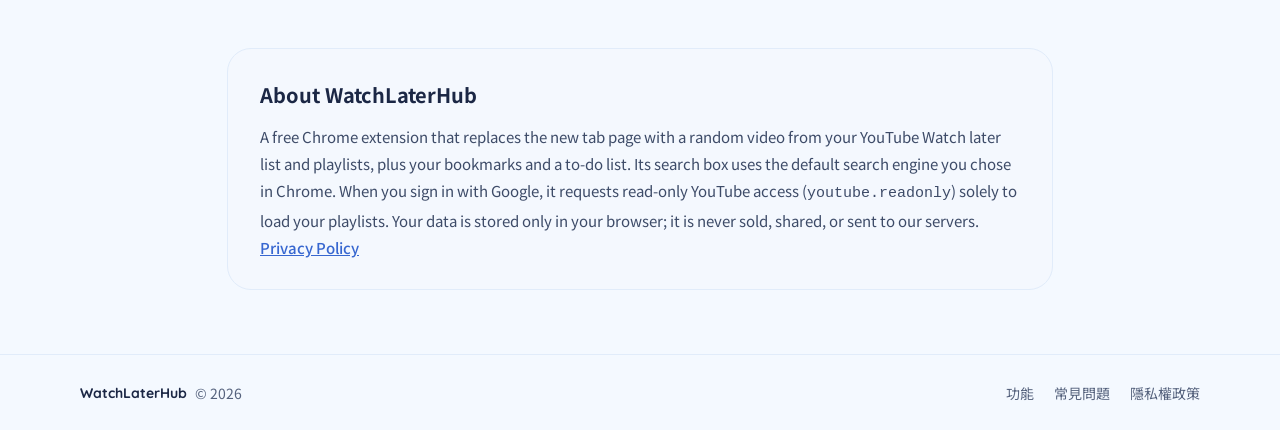
==== commit 7c4a04a3: "Remove the sponsored content (ads) feature Deletes src/ads.rs, the ad slot markup, styles and labels" ====
--- a/docs/index.html
+++ b/docs/index.html
@@ -248,7 +248,7 @@
 <section id="about" lang="en" style="padding: 0 24px 64px;">
 <div style="max-width: 760px; margin: 0 auto; padding: 28px 32px; border-radius: 24px; background: #F4F8FE; border: 1px solid #E1ECFA; color: #3D4B68; font-size: 15px; line-height: 1.8;">
 <h2 style="margin: 0 0 10px; font-size: 20px; font-weight: 700; color: #1B2745;">About WatchLaterHub</h2>
-<p style="margin: 0;">A free Chrome extension that replaces the new tab page with a random video from your YouTube Watch later list and playlists, plus your bookmarks and a to-do list. Its search box uses the default search engine you chose in Chrome. When you sign in with Google, it requests read-only YouTube access (<code>youtube.readonly</code>) solely to load your playlists. Your data is stored only in your browser; it is never sold, shared, or sent to our servers. The new tab may show one small, clearly labeled sponsored item, which you can hide on any tab; it is not personalized and no tracking is involved. <a href="privacy.html" style="color: #3767D0; font-weight: 500;">Privacy Policy</a></p>
+<p style="margin: 0;">A free Chrome extension that replaces the new tab page with a random video from your YouTube Watch later list and playlists, plus your bookmarks and a to-do list. Its search box uses the default search engine you chose in Chrome. When you sign in with Google, it requests read-only YouTube access (<code>youtube.readonly</code>) solely to load your playlists. Your data is stored only in your browser; it is never sold, shared, or sent to our servers. <a href="privacy.html" style="color: #3767D0; font-weight: 500;">Privacy Policy</a></p>
 </div>
 </section>
 
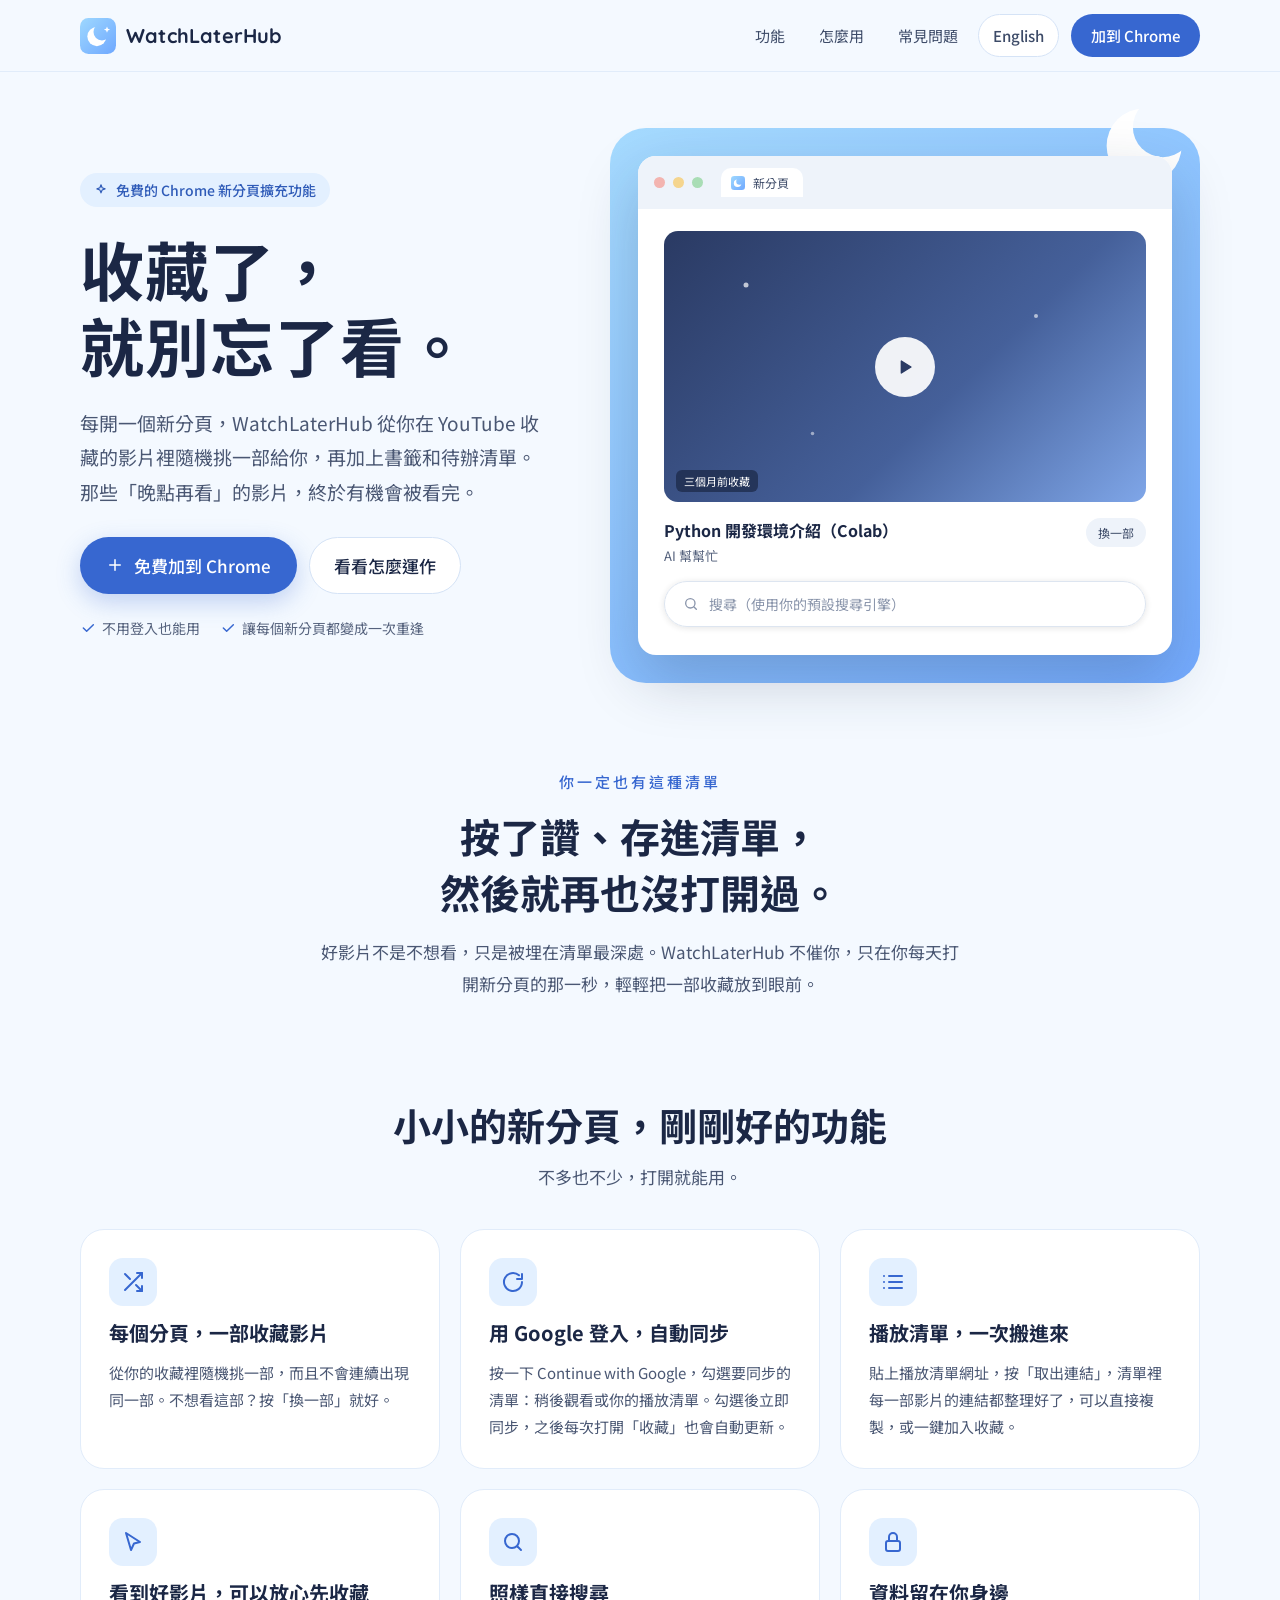
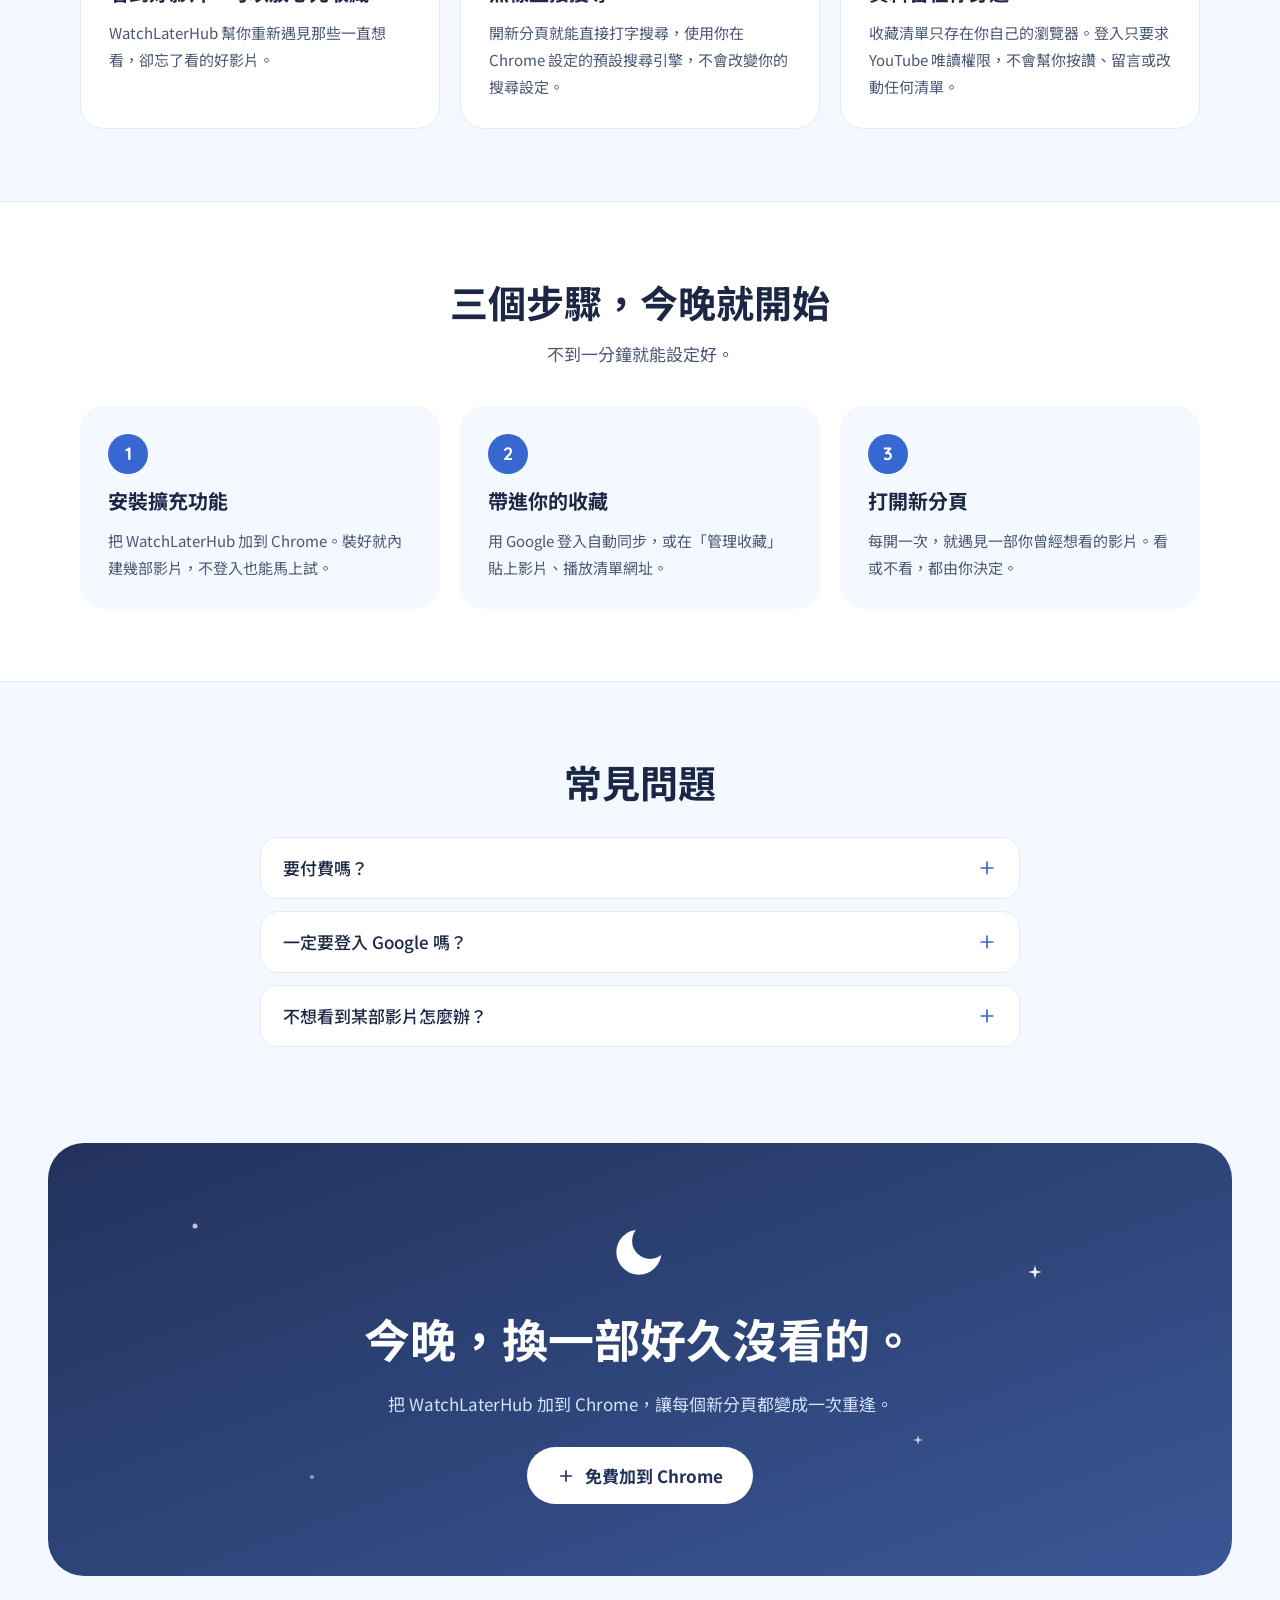
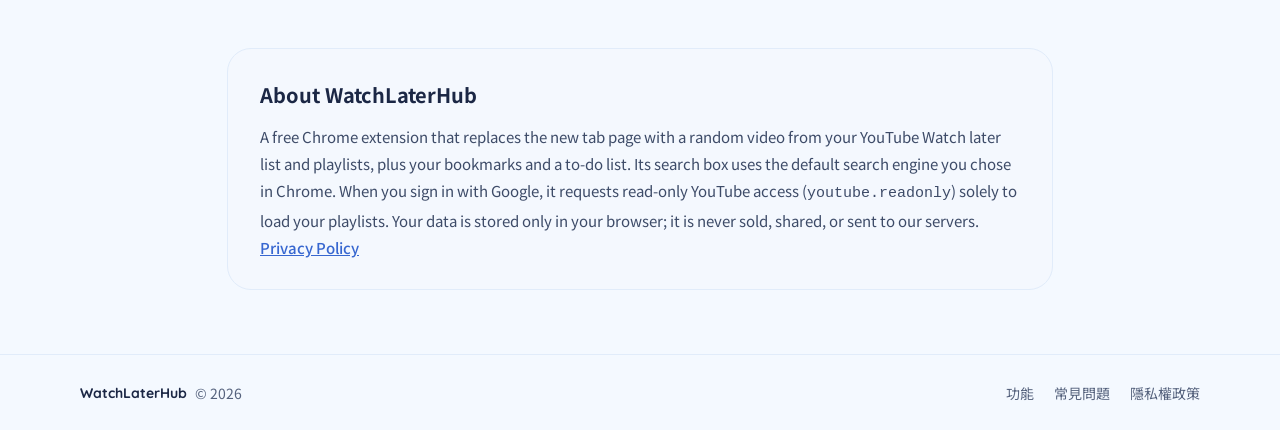
==== commit 64c0e7c5: "Add English version of the GitHub Pages site - docs/en/index.html: English landing page - docs/en/pr" ====
--- a/docs/index.html
+++ b/docs/index.html
@@ -10,6 +10,10 @@
 <meta property="og:description" content="每開一個新分頁，WatchLaterHub 從你在 YouTube 收藏的影片裡隨機挑一部給你，再加上書籤和待辦清單。免費、開源的 Chrome 擴充功能。">
 <meta property="og:type" content="website">
 <meta property="og:image" content="icon128.png">
+<link rel="canonical" href="https://onepointzeroone.org/WatchLaterHub/">
+<link rel="alternate" hreflang="zh-Hant" href="https://onepointzeroone.org/WatchLaterHub/">
+<link rel="alternate" hreflang="en" href="https://onepointzeroone.org/WatchLaterHub/en/">
+<link rel="alternate" hreflang="x-default" href="https://onepointzeroone.org/WatchLaterHub/">
 <link rel="icon" type="image/png" sizes="32x32" href="icon32.png">
 <link rel="icon" type="image/png" sizes="16x16" href="icon16.png">
 <link rel="apple-touch-icon" href="icon128.png">
@@ -25,6 +29,9 @@
 details[open] .faq-plus{transform:rotate(45deg)}
 .faq-plus{transition:transform .2s}
 @media (max-width:640px){.nav-link{display:none}nav{padding:12px 16px !important;flex-wrap:nowrap !important}}
+.lang-short{display:none}
+@media (max-width:480px){.lang-long{display:none}.lang-short{display:inline}.lang-switch{padding:8px 12px !important;font-size:14px !important}.nav-cta{margin-left:0 !important;padding:9px 14px !important;font-size:14px !important;white-space:nowrap}}
+@media (max-width:430px){nav a[href="#top"] span{display:none}}
 </style>
 </head>
 <body>
@@ -41,7 +48,8 @@
 <a class="nav-link" href="#features" style="padding: 10px 14px; border-radius: 999px; text-decoration: none; color: #3D4B68; font-size: 15px;">功能</a>
 <a class="nav-link" href="#how" style="padding: 10px 14px; border-radius: 999px; text-decoration: none; color: #3D4B68; font-size: 15px;">怎麼用</a>
 <a class="nav-link" href="#faq" style="padding: 10px 14px; border-radius: 999px; text-decoration: none; color: #3D4B68; font-size: 15px;">常見問題</a>
-<a href="https://chromewebstore.google.com/detail/watchlaterhub/ijighpdloaokiflblkmmecapbmhhecbl" target="_blank" rel="noopener" style="margin-left: 6px; padding: 11px 20px; border-radius: 999px; background: #3767D0; color: #FFFFFF; text-decoration: none; font-size: 15px; font-weight: 500;">加到 Chrome</a>
+<a class="lang-switch" href="en/" hreflang="en" lang="en" style="padding: 10px 14px; border-radius: 999px; text-decoration: none; color: #3D4B68; font-size: 15px; font-weight: 500; border: 1px solid #D5E3F6; background: #FFFFFF;"><span class="lang-long">English</span><span class="lang-short">EN</span></a>
+<a href="https://chromewebstore.google.com/detail/watchlaterhub/ijighpdloaokiflblkmmecapbmhhecbl" class="nav-cta" target="_blank" rel="noopener" style="margin-left: 6px; padding: 11px 20px; border-radius: 999px; background: #3767D0; color: #FFFFFF; text-decoration: none; font-size: 15px; font-weight: 500;">加到 Chrome</a>
 </div>
 </nav>
 </header>
